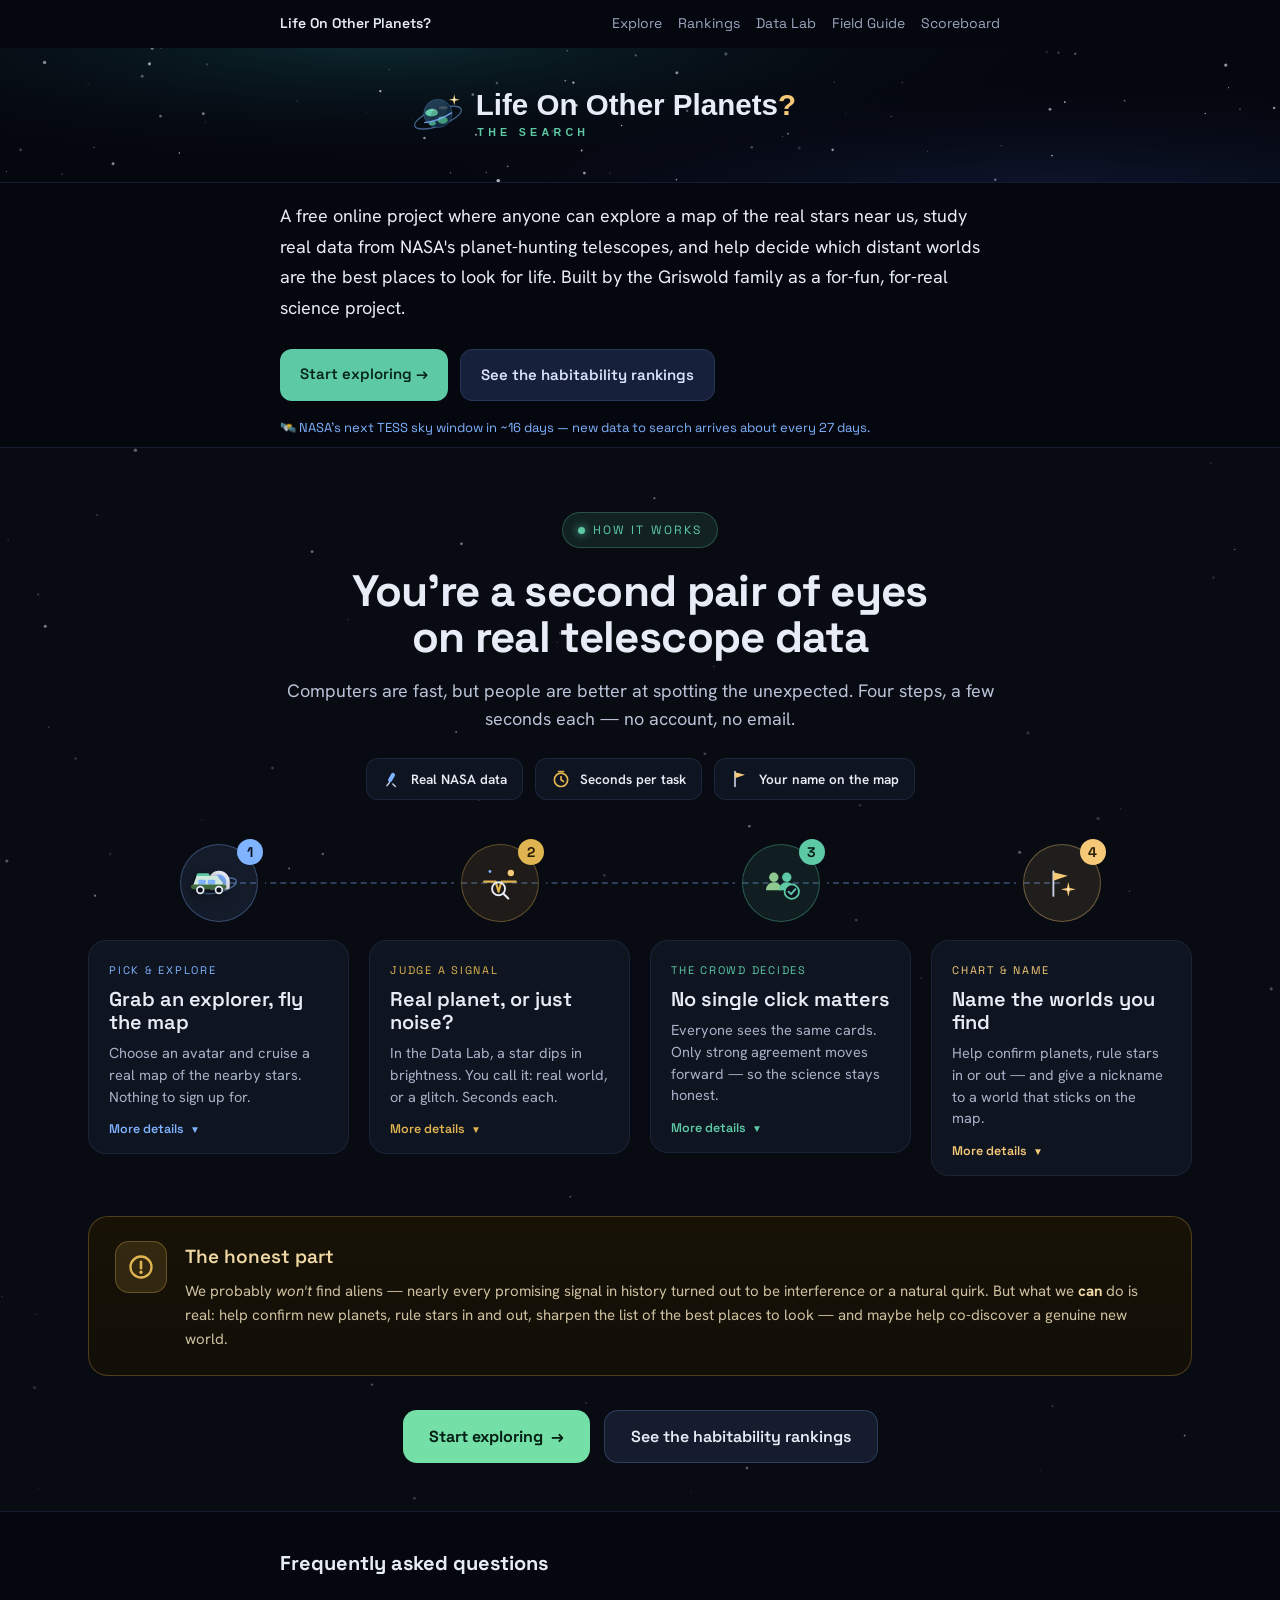
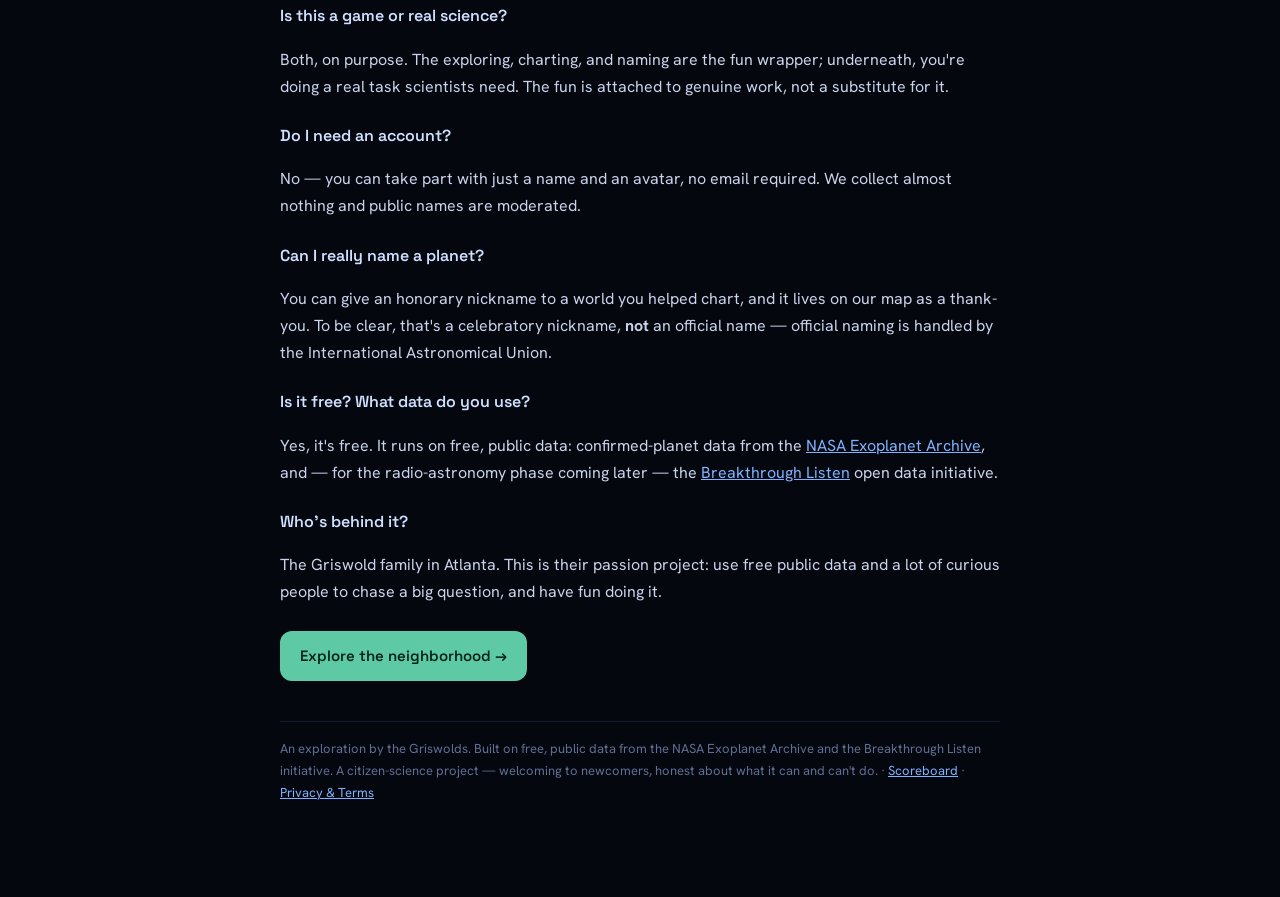
==== index.html @ b65262ad "Add transit animation (Data Lab reveal) + 'next NASA TESS data' countdown (Data Lab + homepage) - tr" ====
<!DOCTYPE html>
<html lang="en">
<head>
<meta charset="utf-8">
<meta name="viewport" content="width=device-width, initial-scale=1">
<title>Life On Other Planets? — The Search</title>
<meta name="description" content="A free, family-built citizen-science project that uses real NASA data to hunt for the most promising places for life beyond Earth — and lets you help.">
<link rel="icon" href="assets/app-icon.svg" type="image/svg+xml">
<meta property="og:title" content="Life On Other Planets? — The Search">
<meta property="og:description" content="Use real NASA data to help find the most promising worlds for life. Explore the stellar neighborhood, vet real telescope data, and join the search.">
<meta property="og:type" content="website">
<meta property="og:url" content="https://lifeonotherplanets.space/">
<meta property="og:image" content="https://lifeonotherplanets.space/assets/app-icon.svg">
<meta name="twitter:card" content="summary">
<link rel="preconnect" href="https://fonts.googleapis.com">
<link rel="preconnect" href="https://fonts.gstatic.com" crossorigin>
<link href="https://fonts.googleapis.com/css2?family=Fredoka:wght@500;600;700&family=Space+Grotesk:wght@500;600;700&family=Hanken+Grotesk:wght@400;500;600;700&display=swap" rel="stylesheet">
<style>
  * { box-sizing:border-box; }
  body { margin:0; background:#05070f; color:#e8ecf6; font-family:"Hanken Grotesk",-apple-system,sans-serif; line-height:1.7; }
  nav { display:flex; gap:16px; align-items:center; max-width:760px; margin:0 auto; padding:12px 20px; font-family:"Space Grotesk",sans-serif; font-size:14px; }
  nav a { text-decoration:none; color:#9aa6bf; }
  nav a.brand { color:#e8ecf6; font-weight:600; margin-right:auto; }
  .wrap { max-width:760px; margin:0 auto; padding:0 20px 80px; }
  .wrap.top { padding-bottom:8px; }
  header.hero { margin:0; padding:26px 20px 26px; background:#05070f url("assets/background-starfield.svg") center/cover no-repeat; border-bottom:1px solid #131c33; }
  header.hero img { max-width:460px; width:100%; height:auto; display:block; margin:0 auto; }
  h2 { font-family:"Space Grotesk",sans-serif; font-weight:700; font-size:20px; margin:34px 0 8px; }
  h3 { font-family:"Space Grotesk",sans-serif; font-weight:600; font-size:16px; margin:22px 0 4px; color:#cfe0ff; }
  p { color:#c9d3ea; }
  .lede { font-size:18px; color:#e8ecf6; }
  a { color:#7fb2ff; }
  .cta { display:flex; gap:12px; flex-wrap:wrap; margin:26px 0 6px; }
  .cta a { font-family:"Space Grotesk",sans-serif; font-weight:600; font-size:15px; text-decoration:none; padding:12px 20px; border-radius:12px; }
  .cta .play { background:#5DCAA5; color:#05231b; }
  .cta .index { background:#16203a; color:#dbe4fb; border:1px solid #29365a; }
  .foot { color:#5f6e92; font-size:13px; margin-top:40px; border-top:1px solid #131c33; padding-top:16px; }

  /* ===== How It Works (design handoff — 4-step flow) ===== */
  @keyframes trek { 0% { left:8%; } 100% { left:84%; } }
  @keyframes drivebob { 0%,100% { transform:translateY(0); } 50% { transform:translateY(-2px); } }
  .hiw { position:relative; overflow:hidden; background:#080b12; font-family:'Hanken Grotesk',sans-serif; padding:0 0 8px; border-top:1px solid #131c33; border-bottom:1px solid #131c33; }
  .hiw-stars { position:absolute; inset:0; width:100%; height:100%; opacity:0.7; }
  .hiw-inner { position:relative; max-width:1160px; margin:0 auto; padding:64px 28px 40px; }
  .hiw-card { transition:transform .15s ease, border-color .15s ease; }
  .hiw-card:hover { transform:translateY(-3px); border-color:rgba(127,178,255,0.22) !important; }
  .hiw-toggle { display:flex; align-items:center; gap:6px; background:none; border:none; padding:0; cursor:pointer; font:600 12.5px 'Space Grotesk'; }
  .hiw-detail[hidden] { display:none; }
  .hiw-cta-primary { background:#74dfa6; color:#052015 !important; }
  .hiw-cta-primary:hover { background:#8bead6; }
  .hiw-cta-secondary { background:#141c2e; color:#e8ecf6 !important; border:1px solid rgba(127,178,255,0.22); }
  .hiw-cta-secondary:hover { border-color:rgba(127,178,255,0.5); }
  @media (prefers-reduced-motion: reduce) {
    .hiw-truckster { animation:none !important; }
    .hiw-truckster svg { animation:none !important; }
  }
  @media (max-width:720px) {
    .hiw-steps-row { flex-direction:column; align-items:stretch !important; }
    .hiw-trail, .hiw-truckster { display:none; }
    .hiw h2.hiw-title { font-size:32px !important; }
  }
</style>
</head>
<body>
<nav>
  <a class="brand" href="index.html">Life On Other Planets?</a>
  <a href="play.html">Explore</a>
  <a href="rankings.html">Rankings</a>
  <a href="vet.html">Data Lab</a>
  <a href="guide.html">Field Guide</a>
  <a href="scoreboard.html">Scoreboard</a>
</nav>
<header class="hero">
  <img src="assets/wordmark-horizontal.svg" alt="Life On Other Planets? — The Search">
</header>
<div class="wrap top">
  <p class="lede">A free online project where anyone can explore a map of the real stars near us, study real data from NASA's planet-hunting telescopes, and help decide which distant worlds are the best places to look for life. Built by the Griswold family as a for-fun, for-real science project.</p>

  <div class="cta">
    <a class="play" href="play.html">Start exploring →</a>
    <a class="index" href="rankings.html">See the habitability rankings</a>
  </div>
  <div id="tessCountdown" style="margin-top:16px;font-family:'Space Grotesk',sans-serif;font-size:13px;color:#7fb2ff;"></div>
</div>

<!-- ===== How It Works: 4-step visual flow (design handoff) ===== -->
<section class="hiw">
  <svg id="hiw-stars" class="hiw-stars" viewBox="0 0 1400 900" preserveAspectRatio="xMidYMid slice" aria-hidden="true"></svg>
  <div class="hiw-inner">

    <!-- header -->
    <div style="text-align:center;max-width:760px;margin:0 auto;">
      <div style="display:inline-flex;align-items:center;gap:8px;background:rgba(93,202,165,0.12);border:1px solid rgba(93,202,165,0.28);border-radius:999px;padding:7px 15px;margin-bottom:20px;">
        <span style="width:7px;height:7px;border-radius:50%;background:#5DCAA5;box-shadow:0 0 8px #5DCAA5;"></span>
        <span style="font-family:'Space Grotesk';font-size:12px;letter-spacing:0.18em;text-transform:uppercase;color:#5DCAA5;">How it works</span>
      </div>
      <h2 class="hiw-title" style="font-family:'Space Grotesk';font-weight:700;font-size:44px;line-height:1.05;letter-spacing:-0.015em;color:#e8ecf6;margin:0 0 16px;">You're a second pair of eyes<br>on real telescope data</h2>
      <p style="font-size:18px;line-height:1.55;color:#b9c2d6;margin:0;">Computers are fast, but people are better at spotting the unexpected. Four steps, a few seconds each — no account, no email.</p>
    </div>

    <!-- why chips -->
    <div style="display:flex;justify-content:center;gap:12px;flex-wrap:wrap;margin:26px 0 8px;">
      <div style="display:flex;align-items:center;gap:9px;background:#0e1420;border:1px solid rgba(127,178,255,0.12);border-radius:12px;padding:10px 15px;">
        <svg viewBox="0 0 24 24" style="width:20px;height:20px;flex:none;"><rect x="9" y="4" width="5" height="12" rx="2.5" fill="#7fb2ff" transform="rotate(30 11 10)"></rect><path d="M9 16 l-3 4 M13 18 l3 3" stroke="#c7d0e4" stroke-width="1.8" stroke-linecap="round"></path></svg>
        <span style="font:600 13.5px 'Hanken Grotesk';color:#e8ecf6;">Real NASA data</span>
      </div>
      <div style="display:flex;align-items:center;gap:9px;background:#0e1420;border:1px solid rgba(127,178,255,0.12);border-radius:12px;padding:10px 15px;">
        <svg viewBox="0 0 24 24" style="width:20px;height:20px;flex:none;"><circle cx="12" cy="13" r="8" fill="none" stroke="#e0b451" stroke-width="2"></circle><path d="M12 13 V9 M12 13 l3 2" stroke="#e0b451" stroke-width="2" stroke-linecap="round"></path><path d="M9 3 h6" stroke="#e0b451" stroke-width="2" stroke-linecap="round"></path></svg>
        <span style="font:600 13.5px 'Hanken Grotesk';color:#e8ecf6;">Seconds per task</span>
      </div>
      <div style="display:flex;align-items:center;gap:9px;background:#0e1420;border:1px solid rgba(127,178,255,0.12);border-radius:12px;padding:10px 15px;">
        <svg viewBox="0 0 24 24" style="width:20px;height:20px;flex:none;"><path d="M6 3 v18" stroke="#c7d0e4" stroke-width="2" stroke-linecap="round"></path><path d="M6 4 L18 7 L6 11 Z" fill="#f5c977"></path></svg>
        <span style="font:600 13.5px 'Hanken Grotesk';color:#e8ecf6;">Your name on the map</span>
      </div>
    </div>

    <!-- steps -->
    <div style="position:relative;margin-top:44px;">
      <!-- trail line -->
      <div class="hiw-trail" style="position:absolute;top:38px;left:12%;right:12%;height:0;border-top:2px dashed rgba(127,178,255,0.30);z-index:1;"></div>
      <!-- truckster on trail -->
      <div class="hiw-truckster" style="position:absolute;top:14px;left:8%;z-index:3;animation:trek 9s ease-in-out infinite alternate;">
        <svg viewBox="0 0 60 40" style="width:56px;height:38px;filter:drop-shadow(0 3px 6px rgba(0,0,0,0.5));animation:drivebob 1.3s ease-in-out infinite;">
          <rect x="22" y="16" width="14" height="7" rx="2" fill="#5DCAA5"></rect>
          <path d="M18 30 l4 -11 h22 l6 7 v4 z" fill="#cfe9df"></path>
          <rect x="24" y="23" width="8" height="5" rx="1" fill="#7fb2ff"></rect>
          <rect x="34" y="23" width="8" height="5" rx="1" fill="#7fb2ff"></rect>
          <rect x="16" y="28" width="38" height="5" rx="2.5" fill="#3f6b3f"></rect>
          <circle cx="26" cy="34" r="3.6" fill="#0a0f1c" stroke="#e8ecf6" stroke-width="1.8"></circle>
          <circle cx="46" cy="34" r="3.6" fill="#0a0f1c" stroke="#e8ecf6" stroke-width="1.8"></circle>
        </svg>
      </div>

      <div class="hiw-steps-row" style="display:flex;gap:20px;align-items:flex-start;">

        <!-- STEP 1 -->
        <div style="flex:1;min-width:0;display:flex;flex-direction:column;align-items:center;">
          <div style="position:relative;width:78px;height:78px;border-radius:50%;background:rgba(127,178,255,0.10);border:1.5px solid rgba(127,178,255,0.32);display:flex;align-items:center;justify-content:center;z-index:2;box-shadow:0 0 0 7px #080b12;">
            <svg viewBox="0 0 64 64" style="width:46px;height:46px;">
              <ellipse cx="32" cy="36" rx="25" ry="9" fill="none" stroke="#7fb2ff" stroke-width="2" opacity="0.5" transform="rotate(-16 32 36)"></ellipse>
              <path d="M17 30 a15 15 0 0 1 30 0 v7 a4 4 0 0 1 -4 4 h-22 a4 4 0 0 1 -4 -4 z" fill="#e8ecf6"></path>
              <path d="M22 30 a10 10 0 0 1 20 0 v4 h-20 z" fill="#7fb2ff"></path>
              <ellipse cx="28" cy="26" rx="3.6" ry="4.8" fill="#dcecff" opacity="0.85"></ellipse>
            </svg>
            <span style="position:absolute;top:-6px;right:-6px;width:26px;height:26px;border-radius:50%;background:#7fb2ff;color:#08111f;font:700 14px/26px 'Space Grotesk';text-align:center;">1</span>
          </div>
          <div class="hiw-card" style="margin-top:18px;background:#0e1420;border:1px solid rgba(127,178,255,0.10);border-radius:18px;padding:20px 20px 16px;width:100%;">
            <div style="font-family:'Space Grotesk';font-size:11px;letter-spacing:0.16em;text-transform:uppercase;color:#7fb2ff;margin-bottom:8px;">Pick &amp; explore</div>
            <div style="font-family:'Space Grotesk';font-weight:600;font-size:20px;line-height:1.15;color:#e8ecf6;margin-bottom:8px;">Grab an explorer, fly the map</div>
            <div style="font-size:14.5px;line-height:1.5;color:#a7b1c6;">Choose an avatar and cruise a real map of the nearby stars. Nothing to sign up for.</div>
            <button class="hiw-toggle" style="margin-top:14px;color:#7fb2ff;" aria-expanded="false" onclick="hiwToggle(this)">
              <span>More details</span><span class="caret" style="font-size:10px;">▼</span>
            </button>
            <div class="hiw-detail" hidden style="margin-top:12px;padding-top:12px;border-top:1px solid rgba(127,178,255,0.10);font-size:13.5px;line-height:1.55;color:#98a4bd;">You explore star systems on a real map of the neighborhood — the same confirmed worlds NASA has catalogued, colour-coded by how promising they look for life.</div>
          </div>
        </div>

        <!-- STEP 2 -->
        <div style="flex:1;min-width:0;display:flex;flex-direction:column;align-items:center;">
          <div style="position:relative;width:78px;height:78px;border-radius:50%;background:rgba(224,180,81,0.10);border:1.5px solid rgba(224,180,81,0.34);display:flex;align-items:center;justify-content:center;z-index:2;box-shadow:0 0 0 7px #080b12;">
            <svg viewBox="0 0 64 64" style="width:46px;height:46px;">
              <circle cx="47" cy="18" r="4.5" fill="#f5c977"></circle>
              <circle cx="18" cy="16" r="2" fill="#7fb2ff"></circle>
              <path d="M10 30 H26 L30 44 L34 30 H54" fill="none" stroke="#e0b451" stroke-width="3" stroke-linecap="round" stroke-linejoin="round"></path>
              <circle cx="30" cy="40" r="9" fill="none" stroke="#e8ecf6" stroke-width="2.6"></circle>
              <path d="M36.5 46.5 l7 7" stroke="#e8ecf6" stroke-width="3" stroke-linecap="round"></path>
            </svg>
            <span style="position:absolute;top:-6px;right:-6px;width:26px;height:26px;border-radius:50%;background:#e0b451;color:#2a1e07;font:700 14px/26px 'Space Grotesk';text-align:center;">2</span>
          </div>
          <div class="hiw-card" style="margin-top:18px;background:#0e1420;border:1px solid rgba(127,178,255,0.10);border-radius:18px;padding:20px 20px 16px;width:100%;">
            <div style="font-family:'Space Grotesk';font-size:11px;letter-spacing:0.16em;text-transform:uppercase;color:#e0b451;margin-bottom:8px;">Judge a signal</div>
            <div style="font-family:'Space Grotesk';font-weight:600;font-size:20px;line-height:1.15;color:#e8ecf6;margin-bottom:8px;">Real planet, or just noise?</div>
            <div style="font-size:14.5px;line-height:1.5;color:#a7b1c6;">In the Data Lab, a star dips in brightness. You call it: real world, or a glitch. Seconds each.</div>
            <button class="hiw-toggle" style="margin-top:14px;color:#e0b451;" aria-expanded="false" onclick="hiwToggle(this)">
              <span>More details</span><span class="caret" style="font-size:10px;">▼</span>
            </button>
            <div class="hiw-detail" hidden style="margin-top:12px;padding-top:12px;border-top:1px solid rgba(127,178,255,0.10);font-size:13.5px;line-height:1.55;color:#98a4bd;">When a planet passes in front of its star, the star dims by a whisper. Software flags many dips automatically — but misses real ones and trips over fakes. You judge whether a small repeating dip is a real planet, or just noise, a glitch, or two stars eclipsing each other.</div>
          </div>
        </div>

        <!-- STEP 3 -->
        <div style="flex:1;min-width:0;display:flex;flex-direction:column;align-items:center;">
          <div style="position:relative;width:78px;height:78px;border-radius:50%;background:rgba(93,202,165,0.10);border:1.5px solid rgba(93,202,165,0.34);display:flex;align-items:center;justify-content:center;z-index:2;box-shadow:0 0 0 7px #080b12;">
            <svg viewBox="0 0 64 64" style="width:46px;height:46px;">
              <circle cx="22" cy="24" r="6.5" fill="#8fc98f"></circle><path d="M11 42 a11 11 0 0 1 22 0z" fill="#8fc98f"></path>
              <circle cx="40" cy="24" r="6.5" fill="#5DCAA5"></circle><path d="M29 42 a11 11 0 0 1 22 0z" fill="#5DCAA5"></path>
              <circle cx="47" cy="44" r="10" fill="#0e1420" stroke="#5DCAA5" stroke-width="2.4"></circle>
              <path d="M42.5 44 l3.5 3.5 l6 -7" fill="none" stroke="#5DCAA5" stroke-width="2.6" stroke-linecap="round" stroke-linejoin="round"></path>
            </svg>
            <span style="position:absolute;top:-6px;right:-6px;width:26px;height:26px;border-radius:50%;background:#5DCAA5;color:#062018;font:700 14px/26px 'Space Grotesk';text-align:center;">3</span>
          </div>
          <div class="hiw-card" style="margin-top:18px;background:#0e1420;border:1px solid rgba(127,178,255,0.10);border-radius:18px;padding:20px 20px 16px;width:100%;">
            <div style="font-family:'Space Grotesk';font-size:11px;letter-spacing:0.16em;text-transform:uppercase;color:#5DCAA5;margin-bottom:8px;">The crowd decides</div>
            <div style="font-family:'Space Grotesk';font-weight:600;font-size:20px;line-height:1.15;color:#e8ecf6;margin-bottom:8px;">No single click matters</div>
            <div style="font-size:14.5px;line-height:1.5;color:#a7b1c6;">Everyone sees the same cards. Only strong agreement moves forward — so the science stays honest.</div>
            <button class="hiw-toggle" style="margin-top:14px;color:#5DCAA5;" aria-expanded="false" onclick="hiwToggle(this)">
              <span>More details</span><span class="caret" style="font-size:10px;">▼</span>
            </button>
            <div class="hiw-detail" hidden style="margin-top:12px;padding-top:12px;border-top:1px solid rgba(127,178,255,0.10);font-size:13.5px;line-height:1.55;color:#98a4bd;">Mixed into the real data are cards where we already know the answer, so we can measure how accurate each player is. We even hide artificial planet signals to check what fraction the crowd catches — and we publish those numbers so you can see it working.</div>
          </div>
        </div>

        <!-- STEP 4 -->
        <div style="flex:1;min-width:0;display:flex;flex-direction:column;align-items:center;">
          <div style="position:relative;width:78px;height:78px;border-radius:50%;background:rgba(245,201,119,0.10);border:1.5px solid rgba(245,201,119,0.36);display:flex;align-items:center;justify-content:center;z-index:2;box-shadow:0 0 0 7px #080b12;">
            <svg viewBox="0 0 64 64" style="width:46px;height:46px;">
              <path d="M20 16 L20 50" stroke="#c7d0e4" stroke-width="2.6" stroke-linecap="round"></path>
              <path d="M20 17 L40 22 L20 29 Z" fill="#f5c977"></path>
              <g transform="translate(30 30) scale(0.9)">
                <path d="M12 0.5 L14.1 9.9 L23.5 12 L14.1 14.1 L12 23.5 L9.9 14.1 L0.5 12 L9.9 9.9 Z" fill="#f5c977"></path>
                <circle cx="12" cy="12" r="1.7" fill="#fffaf0"></circle>
              </g>
            </svg>
            <span style="position:absolute;top:-6px;right:-6px;width:26px;height:26px;border-radius:50%;background:#f5c977;color:#2a1e07;font:700 14px/26px 'Space Grotesk';text-align:center;">4</span>
          </div>
          <div class="hiw-card" style="margin-top:18px;background:#0e1420;border:1px solid rgba(127,178,255,0.10);border-radius:18px;padding:20px 20px 16px;width:100%;">
            <div style="font-family:'Space Grotesk';font-size:11px;letter-spacing:0.16em;text-transform:uppercase;color:#f5c977;margin-bottom:8px;">Chart &amp; name</div>
            <div style="font-family:'Space Grotesk';font-weight:600;font-size:20px;line-height:1.15;color:#e8ecf6;margin-bottom:8px;">Name the worlds you find</div>
            <div style="font-size:14.5px;line-height:1.5;color:#a7b1c6;">Help confirm planets, rule stars in or out — and give a nickname to a world that sticks on the map.</div>
            <button class="hiw-toggle" style="margin-top:14px;color:#f5c977;" aria-expanded="false" onclick="hiwToggle(this)">
              <span>More details</span><span class="caret" style="font-size:10px;">▼</span>
            </button>
            <div class="hiw-detail" hidden style="margin-top:12px;padding-top:12px;border-top:1px solid rgba(127,178,255,0.10);font-size:13.5px;line-height:1.55;color:#98a4bd;">Give an honorary nickname to a world you helped chart and it lives on our map as a thank-you. (That's a celebratory nickname, not an official name — official naming is handled by the International Astronomical Union.)</div>
          </div>
        </div>

      </div>
    </div>

    <!-- honest part -->
    <div style="margin-top:40px;display:flex;gap:18px;align-items:flex-start;background:linear-gradient(180deg,#181206 0%,#120f08 100%);border:1px solid rgba(224,180,81,0.28);border-radius:20px;padding:24px 26px;">
      <div style="width:52px;height:52px;flex:none;border-radius:14px;background:rgba(224,180,81,0.14);border:1px solid rgba(224,180,81,0.30);display:flex;align-items:center;justify-content:center;">
        <svg viewBox="0 0 24 24" style="width:28px;height:28px;"><circle cx="12" cy="12" r="9" fill="none" stroke="#e0b451" stroke-width="2"></circle><path d="M12 7.5 v5.5" stroke="#e0b451" stroke-width="2.2" stroke-linecap="round"></path><circle cx="12" cy="16.5" r="1.4" fill="#e0b451"></circle></svg>
      </div>
      <div>
        <div style="font-family:'Space Grotesk';font-weight:600;font-size:19px;color:#f0d9a4;margin-bottom:6px;">The honest part</div>
        <div style="font-size:15px;line-height:1.6;color:#cdbf9f;">We probably <em>won't</em> find aliens — nearly every promising signal in history turned out to be interference or a natural quirk. But what we <strong style="color:#f0d9a4;">can</strong> do is real: help confirm new planets, rule stars in and out, sharpen the list of the best places to look — and maybe help co-discover a genuine new world.</div>
      </div>
    </div>

    <!-- CTA -->
    <div style="display:flex;gap:14px;justify-content:center;flex-wrap:wrap;margin-top:34px;">
      <a href="play.html" class="hiw-cta-primary" style="display:inline-flex;align-items:center;gap:8px;font:700 16px 'Space Grotesk';padding:15px 26px;border-radius:14px;text-decoration:none;">Start exploring <span>→</span></a>
      <a href="rankings.html" class="hiw-cta-secondary" style="display:inline-flex;align-items:center;gap:8px;font:600 16px 'Space Grotesk';padding:15px 26px;border-radius:14px;text-decoration:none;">See the habitability rankings</a>
    </div>

  </div>
</section>

<div class="wrap">
  <h2>Frequently asked questions</h2>

  <h3>Is this a game or real science?</h3>
  <p>Both, on purpose. The exploring, charting, and naming are the fun wrapper; underneath, you're doing a real task scientists need. The fun is attached to genuine work, not a substitute for it.</p>

  <h3>Do I need an account?</h3>
  <p>No — you can take part with just a name and an avatar, no email required. We collect almost nothing and public names are moderated.</p>

  <h3>Can I really name a planet?</h3>
  <p>You can give an honorary nickname to a world you helped chart, and it lives on our map as a thank-you. To be clear, that's a celebratory nickname, <b>not</b> an official name — official naming is handled by the International Astronomical Union.</p>

  <h3>Is it free? What data do you use?</h3>
  <p>Yes, it's free. It runs on free, public data: confirmed-planet data from the <a href="https://exoplanetarchive.ipac.caltech.edu/">NASA Exoplanet Archive</a>, and — for the radio-astronomy phase coming later — the <a href="https://seti.berkeley.edu/listen/">Breakthrough Listen</a> open data initiative.</p>

  <h3>Who's behind it?</h3>
  <p>The Griswold family in Atlanta. This is their passion project: use free public data and a lot of curious people to chase a big question, and have fun doing it.</p>

  <div class="cta">
    <a class="play" href="play.html">Explore the neighborhood →</a>
  </div>

  <p class="foot">An exploration by the Griswolds. Built on free, public data from the NASA Exoplanet Archive and the Breakthrough Listen initiative. A citizen-science project — welcoming to newcomers, honest about what it can and can't do. · <a href="scoreboard.html">Scoreboard</a> · <a href="privacy.html">Privacy &amp; Terms</a></p>
</div>

<script>
  // Per-step accordion toggle (independent open/close)
  function nextTessDays(){ var anchor=Date.UTC(2026,5,13), period=27.4*86400000, now=Date.now(); var nb=anchor+Math.ceil((now-anchor)/period)*period; return Math.max(1,Math.ceil((nb-now)/86400000)); }
  (function(){ var el=document.getElementById('tessCountdown'); if(el) el.innerHTML='🛰️ NASA’s next TESS sky window in ~'+nextTessDays()+' days — new data to search arrives about every 27 days.'; })();
  function hiwToggle(btn){
    var card = btn.closest('.hiw-card');
    var detail = card.querySelector('.hiw-detail');
    var caret = btn.querySelector('.caret');
    var open = detail.hasAttribute('hidden');
    if(open){ detail.removeAttribute('hidden'); caret.textContent='▲'; btn.setAttribute('aria-expanded','true'); }
    else { detail.setAttribute('hidden',''); caret.textContent='▼'; btn.setAttribute('aria-expanded','false'); }
  }
  // Scattered starfield behind the section (same seed as the design)
  (function(){
    var svg = document.getElementById('hiw-stars');
    if(!svg) return;
    var s = 77123;
    function rnd(){ s = (s*9301 + 49297) % 233280; return s/233280; }
    var out = '';
    for(var i=0;i<90;i++){
      var cx=(rnd()*1400).toFixed(1), cy=(rnd()*900).toFixed(1), r=(rnd()*1.2+0.3).toFixed(2), o=(rnd()*0.6+0.12).toFixed(2);
      out += '<circle cx="'+cx+'" cy="'+cy+'" r="'+r+'" fill="#e8ecf6" opacity="'+o+'"></circle>';
    }
    svg.innerHTML = out;
  })();
</script>
</body>
</html>
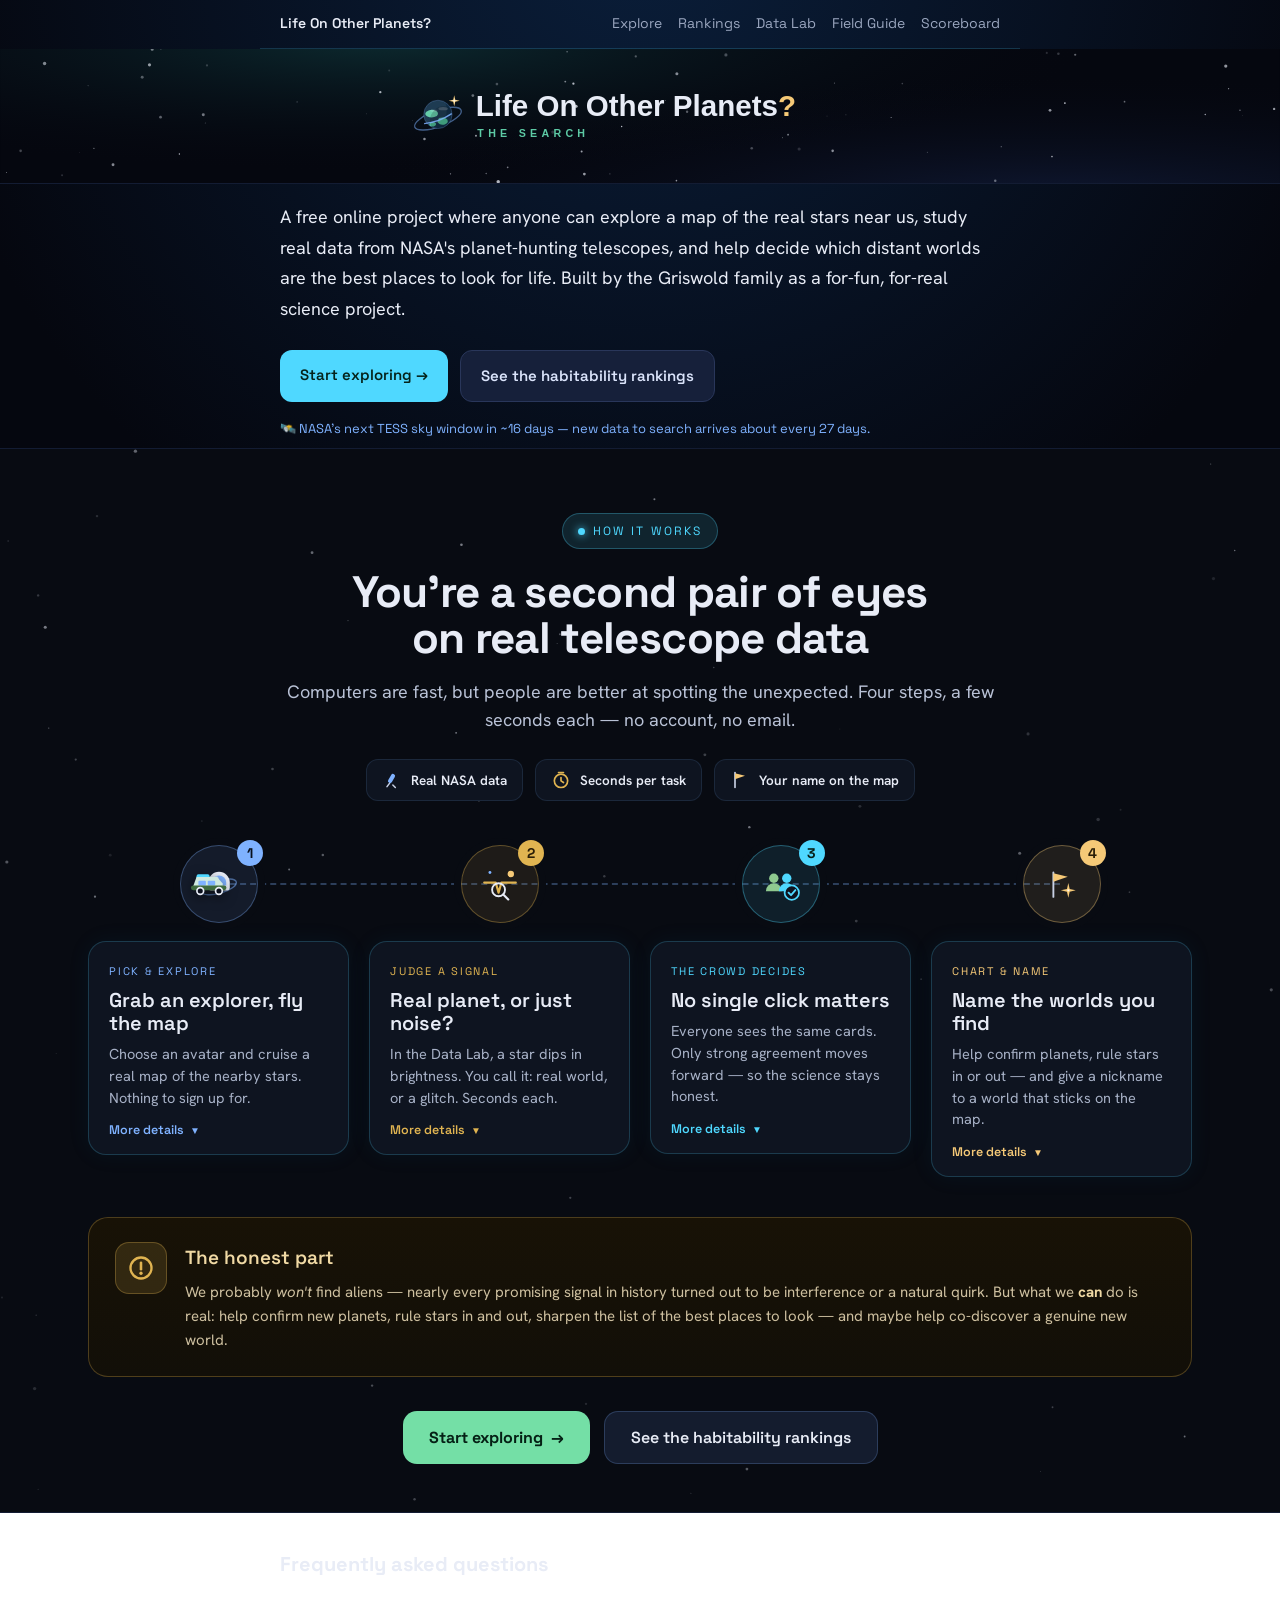
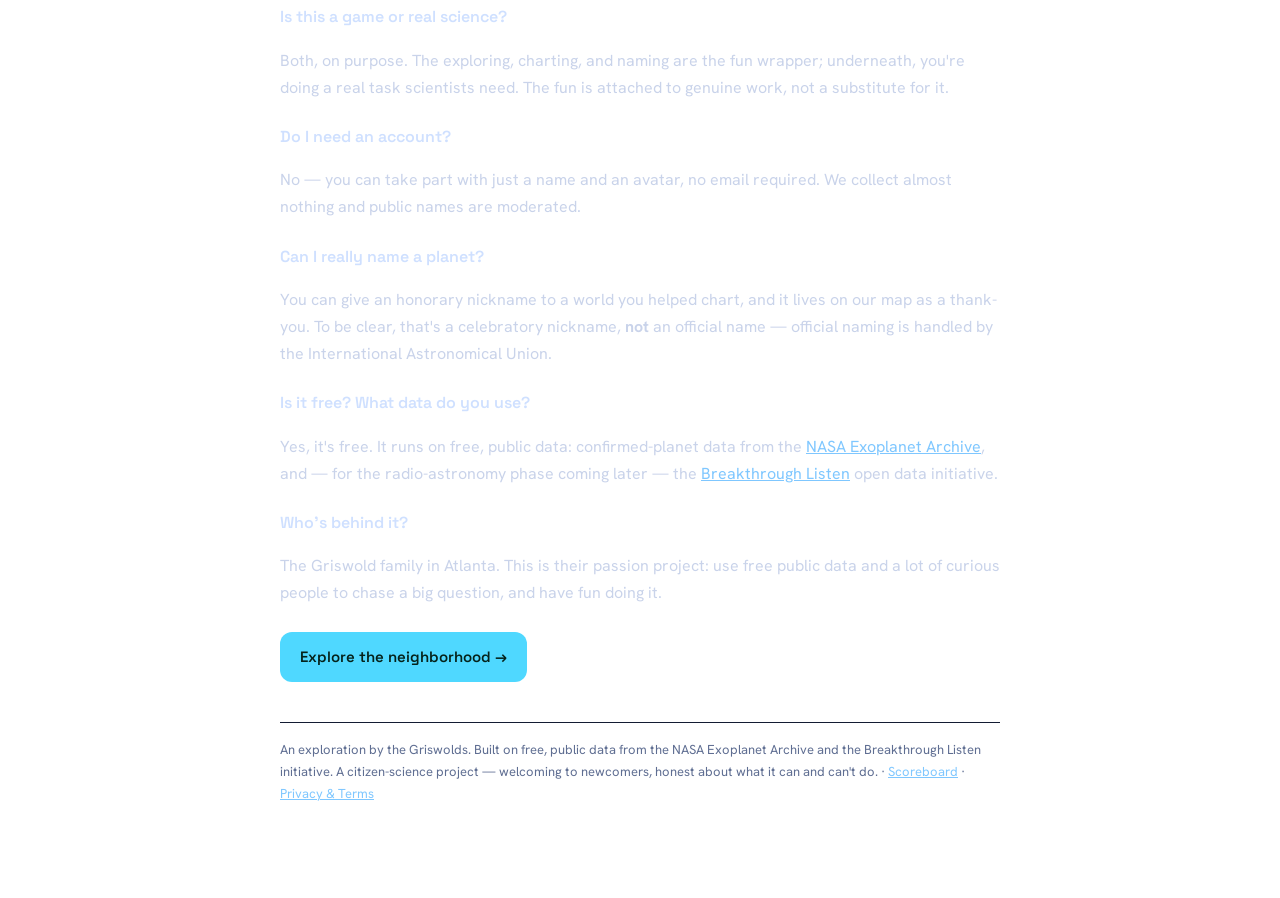
==== commit 804bd484: "Mission Control theme app-wide: shared theme-mc.css + teal→cyan on all pages New theme-mc.css (Orbit" ====
--- a/index.html
+++ b/index.html
@@ -32,7 +32,7 @@
   a { color:#7fb2ff; }
   .cta { display:flex; gap:12px; flex-wrap:wrap; margin:26px 0 6px; }
   .cta a { font-family:"Space Grotesk",sans-serif; font-weight:600; font-size:15px; text-decoration:none; padding:12px 20px; border-radius:12px; }
-  .cta .play { background:#5DCAA5; color:#05231b; }
+  .cta .play { background:#4fd8ff; color:#05231b; }
   .cta .index { background:#16203a; color:#dbe4fb; border:1px solid #29365a; }
   .foot { color:#5f6e92; font-size:13px; margin-top:40px; border-top:1px solid #131c33; padding-top:16px; }
 
@@ -60,6 +60,7 @@
     .hiw h2.hiw-title { font-size:32px !important; }
   }
 </style>
+<link rel="stylesheet" href="theme-mc.css">
 </head>
 <body>
 <nav>
@@ -90,9 +91,9 @@
 
     <!-- header -->
     <div style="text-align:center;max-width:760px;margin:0 auto;">
-      <div style="display:inline-flex;align-items:center;gap:8px;background:rgba(93,202,165,0.12);border:1px solid rgba(93,202,165,0.28);border-radius:999px;padding:7px 15px;margin-bottom:20px;">
-        <span style="width:7px;height:7px;border-radius:50%;background:#5DCAA5;box-shadow:0 0 8px #5DCAA5;"></span>
-        <span style="font-family:'Space Grotesk';font-size:12px;letter-spacing:0.18em;text-transform:uppercase;color:#5DCAA5;">How it works</span>
+      <div style="display:inline-flex;align-items:center;gap:8px;background:rgba(79,216,255,0.12);border:1px solid rgba(79,216,255,0.28);border-radius:999px;padding:7px 15px;margin-bottom:20px;">
+        <span style="width:7px;height:7px;border-radius:50%;background:#4fd8ff;box-shadow:0 0 8px #4fd8ff;"></span>
+        <span style="font-family:'Space Grotesk';font-size:12px;letter-spacing:0.18em;text-transform:uppercase;color:#4fd8ff;">How it works</span>
       </div>
       <h2 class="hiw-title" style="font-family:'Space Grotesk';font-weight:700;font-size:44px;line-height:1.05;letter-spacing:-0.015em;color:#e8ecf6;margin:0 0 16px;">You're a second pair of eyes<br>on real telescope data</h2>
       <p style="font-size:18px;line-height:1.55;color:#b9c2d6;margin:0;">Computers are fast, but people are better at spotting the unexpected. Four steps, a few seconds each — no account, no email.</p>
@@ -121,7 +122,7 @@
       <!-- truckster on trail -->
       <div class="hiw-truckster" style="position:absolute;top:14px;left:8%;z-index:3;animation:trek 9s ease-in-out infinite alternate;">
         <svg viewBox="0 0 60 40" style="width:56px;height:38px;filter:drop-shadow(0 3px 6px rgba(0,0,0,0.5));animation:drivebob 1.3s ease-in-out infinite;">
-          <rect x="22" y="16" width="14" height="7" rx="2" fill="#5DCAA5"></rect>
+          <rect x="22" y="16" width="14" height="7" rx="2" fill="#4fd8ff"></rect>
           <path d="M18 30 l4 -11 h22 l6 7 v4 z" fill="#cfe9df"></path>
           <rect x="24" y="23" width="8" height="5" rx="1" fill="#7fb2ff"></rect>
           <rect x="34" y="23" width="8" height="5" rx="1" fill="#7fb2ff"></rect>
@@ -180,20 +181,20 @@
 
         <!-- STEP 3 -->
         <div style="flex:1;min-width:0;display:flex;flex-direction:column;align-items:center;">
-          <div style="position:relative;width:78px;height:78px;border-radius:50%;background:rgba(93,202,165,0.10);border:1.5px solid rgba(93,202,165,0.34);display:flex;align-items:center;justify-content:center;z-index:2;box-shadow:0 0 0 7px #080b12;">
+          <div style="position:relative;width:78px;height:78px;border-radius:50%;background:rgba(79,216,255,0.10);border:1.5px solid rgba(79,216,255,0.34);display:flex;align-items:center;justify-content:center;z-index:2;box-shadow:0 0 0 7px #080b12;">
             <svg viewBox="0 0 64 64" style="width:46px;height:46px;">
               <circle cx="22" cy="24" r="6.5" fill="#8fc98f"></circle><path d="M11 42 a11 11 0 0 1 22 0z" fill="#8fc98f"></path>
-              <circle cx="40" cy="24" r="6.5" fill="#5DCAA5"></circle><path d="M29 42 a11 11 0 0 1 22 0z" fill="#5DCAA5"></path>
-              <circle cx="47" cy="44" r="10" fill="#0e1420" stroke="#5DCAA5" stroke-width="2.4"></circle>
-              <path d="M42.5 44 l3.5 3.5 l6 -7" fill="none" stroke="#5DCAA5" stroke-width="2.6" stroke-linecap="round" stroke-linejoin="round"></path>
+              <circle cx="40" cy="24" r="6.5" fill="#4fd8ff"></circle><path d="M29 42 a11 11 0 0 1 22 0z" fill="#4fd8ff"></path>
+              <circle cx="47" cy="44" r="10" fill="#0e1420" stroke="#4fd8ff" stroke-width="2.4"></circle>
+              <path d="M42.5 44 l3.5 3.5 l6 -7" fill="none" stroke="#4fd8ff" stroke-width="2.6" stroke-linecap="round" stroke-linejoin="round"></path>
             </svg>
-            <span style="position:absolute;top:-6px;right:-6px;width:26px;height:26px;border-radius:50%;background:#5DCAA5;color:#062018;font:700 14px/26px 'Space Grotesk';text-align:center;">3</span>
+            <span style="position:absolute;top:-6px;right:-6px;width:26px;height:26px;border-radius:50%;background:#4fd8ff;color:#062018;font:700 14px/26px 'Space Grotesk';text-align:center;">3</span>
           </div>
           <div class="hiw-card" style="margin-top:18px;background:#0e1420;border:1px solid rgba(127,178,255,0.10);border-radius:18px;padding:20px 20px 16px;width:100%;">
-            <div style="font-family:'Space Grotesk';font-size:11px;letter-spacing:0.16em;text-transform:uppercase;color:#5DCAA5;margin-bottom:8px;">The crowd decides</div>
+            <div style="font-family:'Space Grotesk';font-size:11px;letter-spacing:0.16em;text-transform:uppercase;color:#4fd8ff;margin-bottom:8px;">The crowd decides</div>
             <div style="font-family:'Space Grotesk';font-weight:600;font-size:20px;line-height:1.15;color:#e8ecf6;margin-bottom:8px;">No single click matters</div>
             <div style="font-size:14.5px;line-height:1.5;color:#a7b1c6;">Everyone sees the same cards. Only strong agreement moves forward — so the science stays honest.</div>
-            <button class="hiw-toggle" style="margin-top:14px;color:#5DCAA5;" aria-expanded="false" onclick="hiwToggle(this)">
+            <button class="hiw-toggle" style="margin-top:14px;color:#4fd8ff;" aria-expanded="false" onclick="hiwToggle(this)">
               <span>More details</span><span class="caret" style="font-size:10px;">▼</span>
             </button>
             <div class="hiw-detail" hidden style="margin-top:12px;padding-top:12px;border-top:1px solid rgba(127,178,255,0.10);font-size:13.5px;line-height:1.55;color:#98a4bd;">Mixed into the real data are cards where we already know the answer, so we can measure how accurate each player is. We even hide artificial planet signals to check what fraction the crowd catches — and we publish those numbers so you can see it working.</div>
--- a/theme-mc.css
+++ b/theme-mc.css
@@ -0,0 +1,27 @@
+@import url('https://fonts.googleapis.com/css2?family=Orbitron:wght@500;700;900&display=swap');
+
+/* ===== Mission Control theme — shared across pages. Loaded last in <head> so it wins. ===== */
+:root{ --mc-cyan:#4fd8ff; --mc-cyan-soft:#9be7ff; }
+
+/* deep-space console backdrop */
+body{ background:radial-gradient(circle at 50% -8%, #0a1e3a 0%, #05070f 62%) fixed !important; }
+
+/* nav → console header bar */
+nav{ border-bottom:1px solid rgba(79,216,255,.18) !important; }
+nav a:hover{ color:var(--mc-cyan-soft) !important; }
+
+/* links */
+a{ color:#7fc7ff; }
+a:hover{ color:var(--mc-cyan-soft); }
+
+/* page title in Orbitron with a soft cyan glow */
+h1{ font-family:'Orbitron',sans-serif !important; letter-spacing:.04em; text-shadow:0 0 18px rgba(79,216,255,.22); }
+
+/* panels / cards → thin cyan outline + faint glow */
+.panel,.card,.hiw-card,.acard,.glass,.scancard{ border-color:rgba(79,216,255,.2) !important; box-shadow:0 0 22px rgba(31,110,165,.08); }
+
+/* form controls accent */
+input[type=range],input[type=checkbox]{ accent-color:var(--mc-cyan) !important; }
+
+/* subtle glow on interactive buttons */
+button:hover{ box-shadow:0 0 16px rgba(79,216,255,.2); }
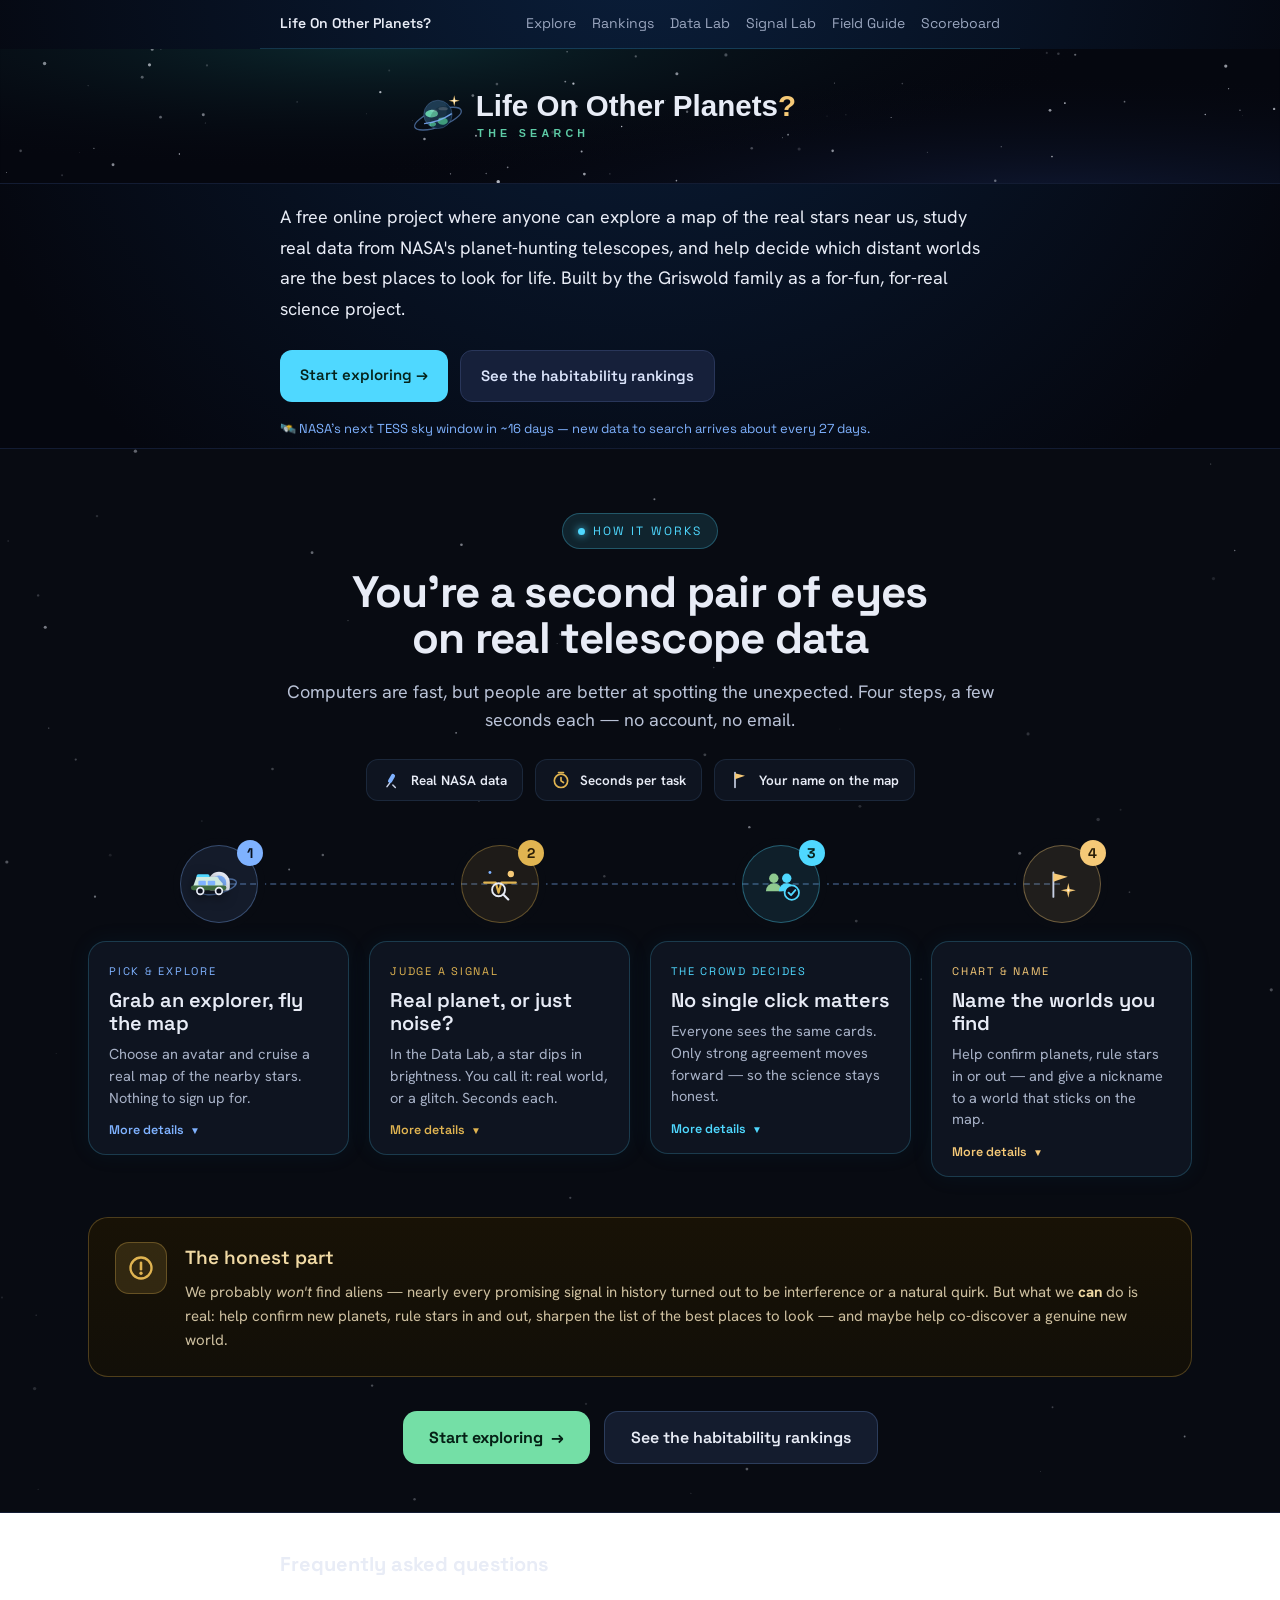
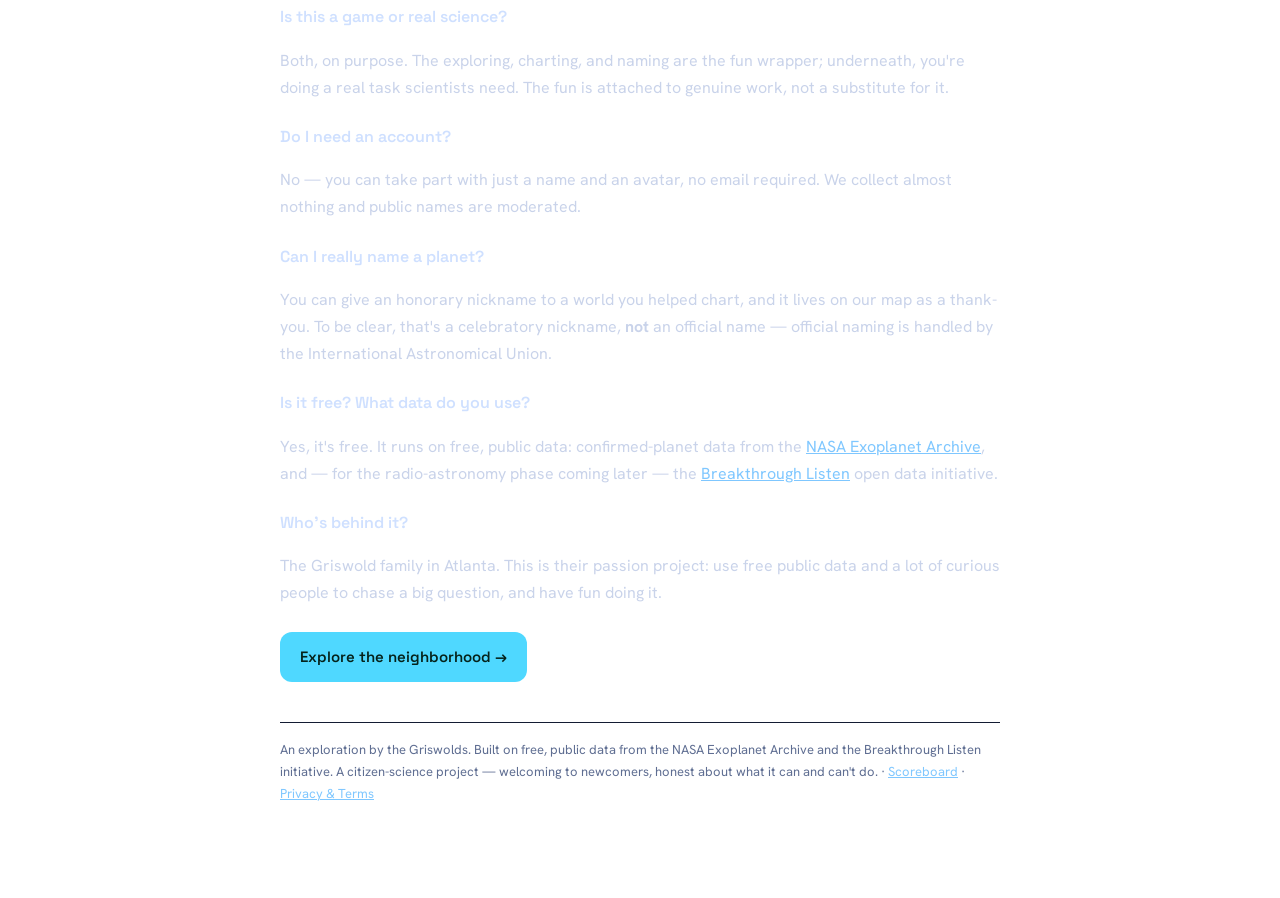
==== commit daeee7d6: "Add Track B SETI Signal Lab + training→real-data progression gate - New seti.html cadence-vetting ga" ====
--- a/index.html
+++ b/index.html
@@ -67,7 +67,7 @@
   <a class="brand" href="index.html">Life On Other Planets?</a>
   <a href="play.html">Explore</a>
   <a href="rankings.html">Rankings</a>
-  <a href="vet.html">Data Lab</a>
+  <a href="vet.html">Data Lab</a> <a href="seti.html">Signal Lab</a>
   <a href="guide.html">Field Guide</a>
   <a href="scoreboard.html">Scoreboard</a>
 </nav>
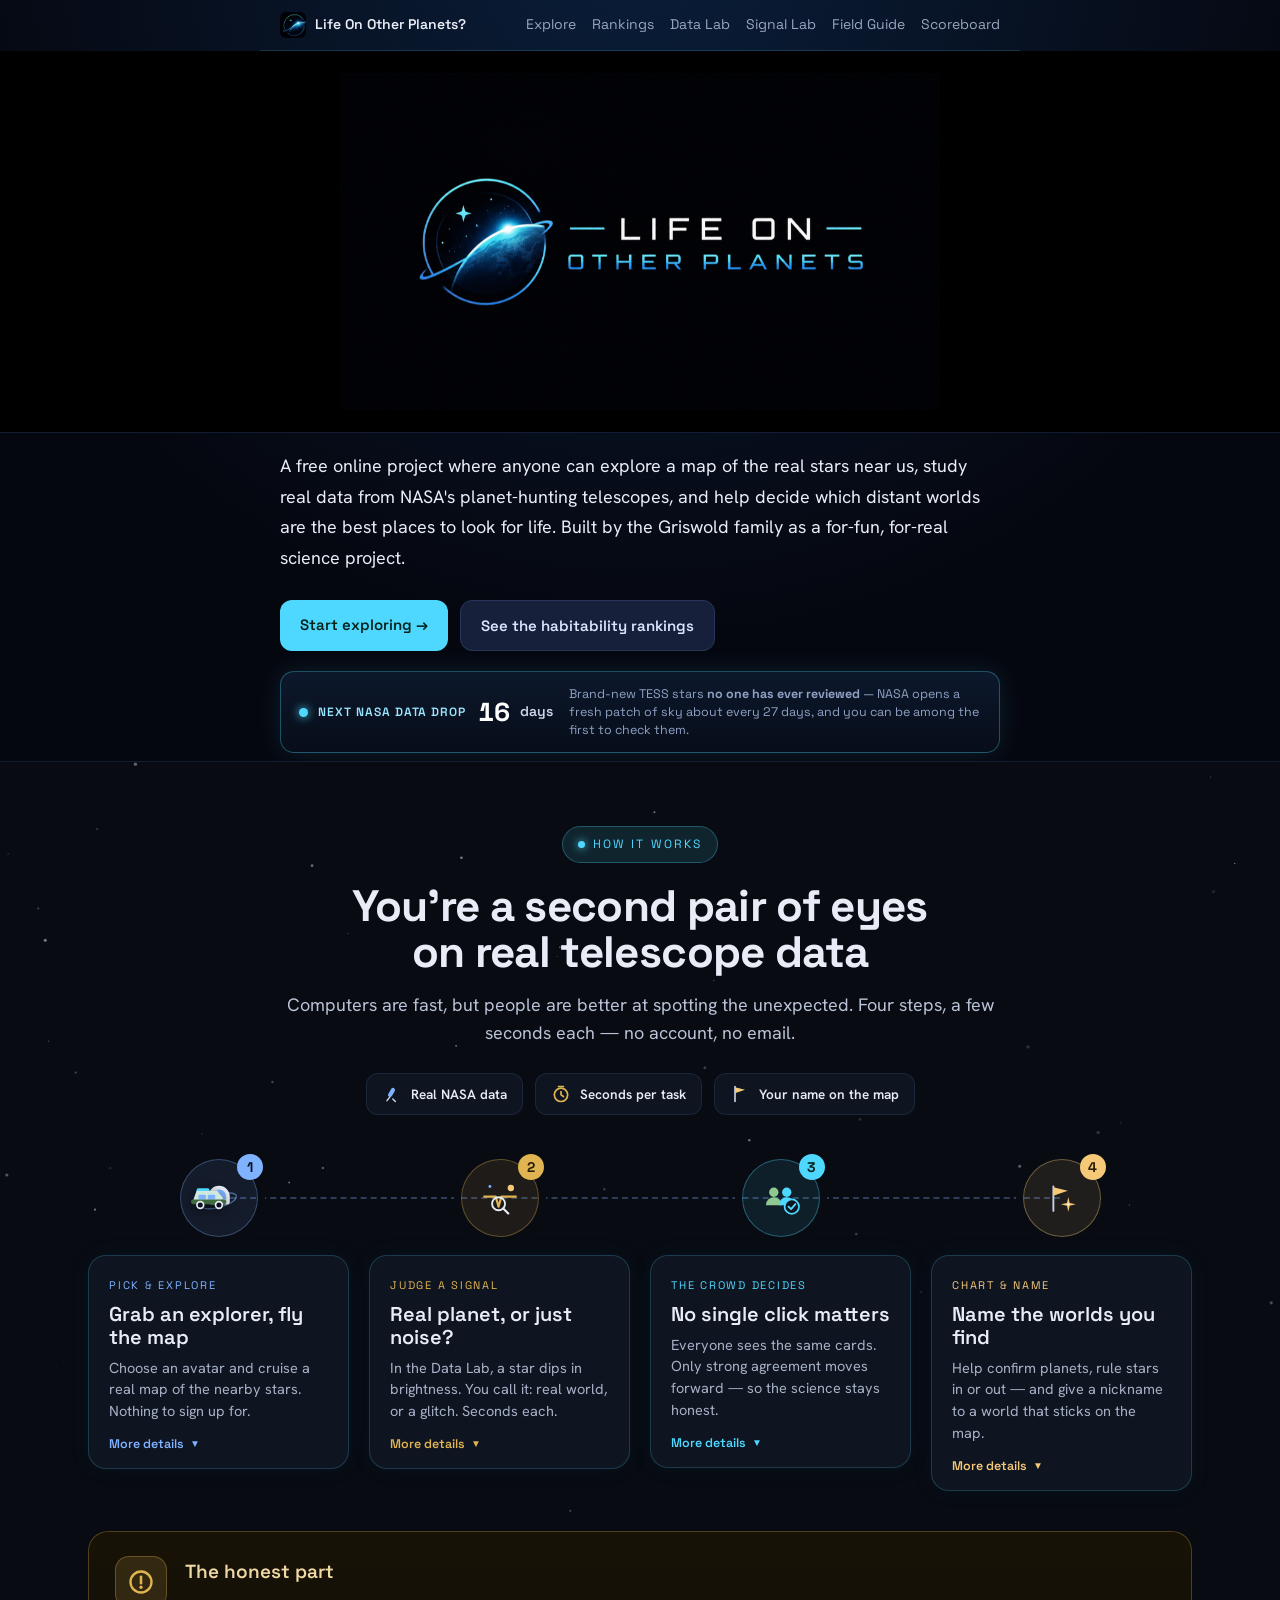
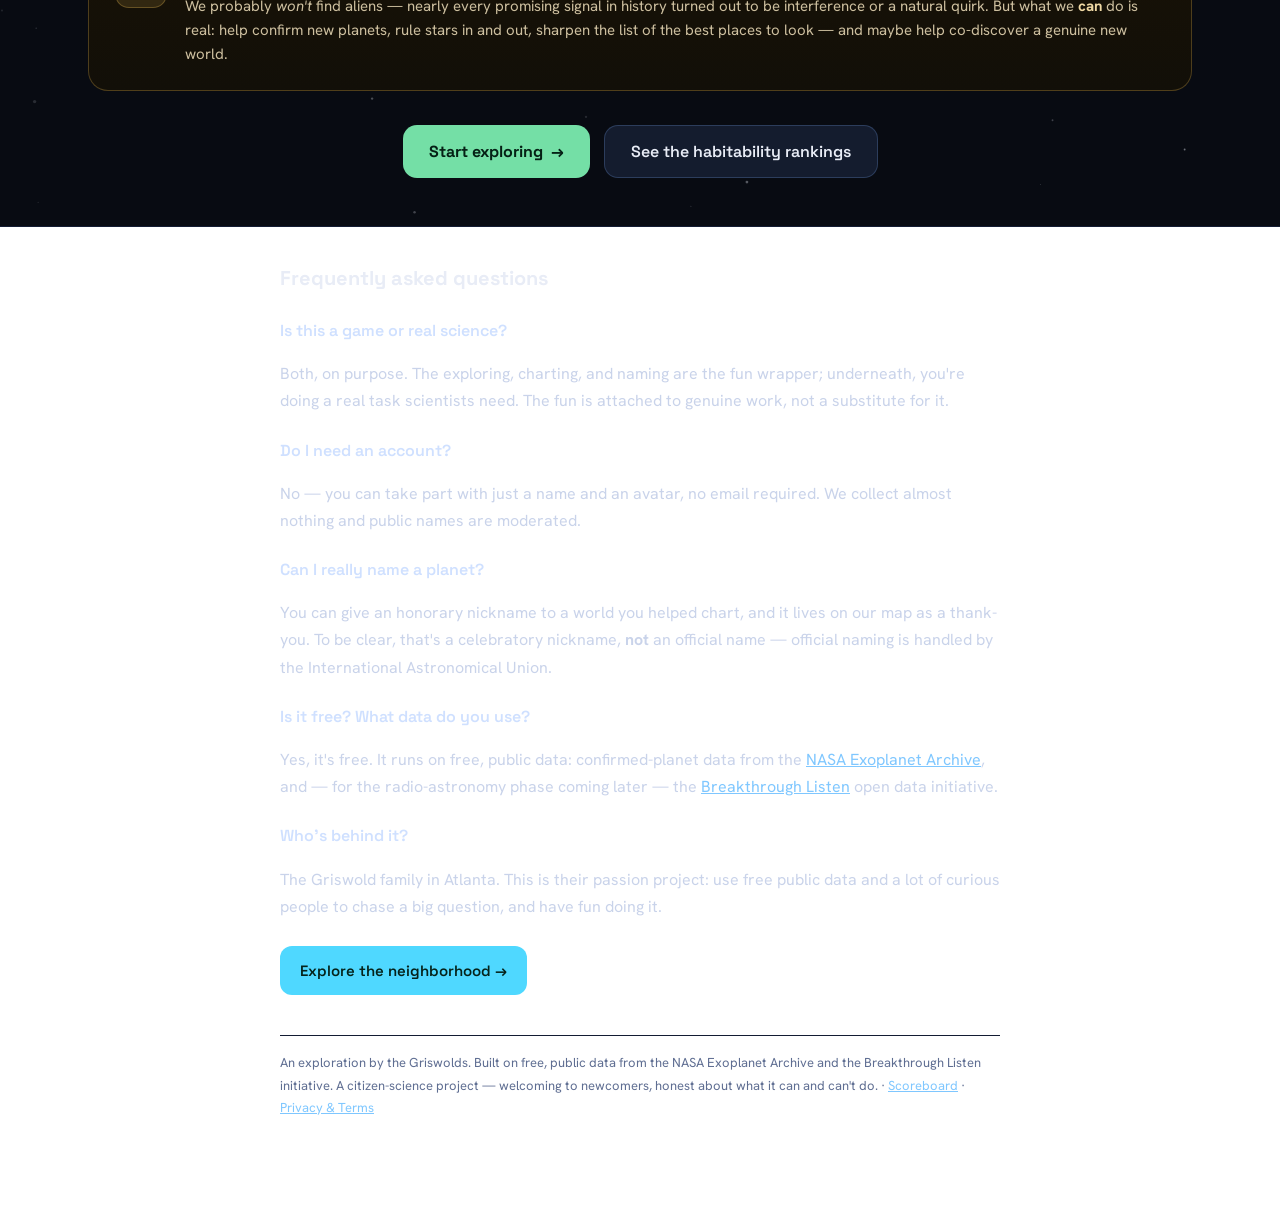
==== commit 92792116: "Generative real-only sectors, NASA-data countdown, +100 real candidates, logo + hamburger nav - play" ====
--- a/index.html
+++ b/index.html
@@ -23,8 +23,8 @@
   nav a.brand { color:#e8ecf6; font-weight:600; margin-right:auto; }
   .wrap { max-width:760px; margin:0 auto; padding:0 20px 80px; }
   .wrap.top { padding-bottom:8px; }
-  header.hero { margin:0; padding:26px 20px 26px; background:#05070f url("assets/background-starfield.svg") center/cover no-repeat; border-bottom:1px solid #131c33; }
-  header.hero img { max-width:460px; width:100%; height:auto; display:block; margin:0 auto; }
+  header.hero { margin:0; padding:22px 20px 22px; background:#000; border-bottom:1px solid #131c33; }
+  header.hero img { max-width:600px; width:100%; height:auto; display:block; margin:0 auto; }
   h2 { font-family:"Space Grotesk",sans-serif; font-weight:700; font-size:20px; margin:34px 0 8px; }
   h3 { font-family:"Space Grotesk",sans-serif; font-weight:600; font-size:16px; margin:22px 0 4px; color:#cfe0ff; }
   p { color:#c9d3ea; }
@@ -34,6 +34,14 @@
   .cta a { font-family:"Space Grotesk",sans-serif; font-weight:600; font-size:15px; text-decoration:none; padding:12px 20px; border-radius:12px; }
   .cta .play { background:#4fd8ff; color:#05231b; }
   .cta .index { background:#16203a; color:#dbe4fb; border:1px solid #29365a; }
+  .tess-countdown { display:flex; align-items:center; gap:10px; flex-wrap:wrap; margin-top:20px; padding:13px 18px; border-radius:14px; background:linear-gradient(180deg,rgba(13,26,46,.92),rgba(8,14,26,.92)); border:1px solid rgba(79,216,255,.32); box-shadow:0 0 26px rgba(79,216,255,.12); font-family:"Space Grotesk",sans-serif; }
+  .tess-countdown .tc-dot { width:9px; height:9px; border-radius:50%; background:#4fd8ff; box-shadow:0 0 10px #4fd8ff; animation:tcpulse 1.8s ease-in-out infinite; flex:0 0 auto; }
+  .tess-countdown .tc-lab { font-size:12px; letter-spacing:.08em; text-transform:uppercase; color:#9be7ff; font-weight:600; }
+  .tess-countdown .tc-num { font-size:26px; font-weight:700; color:#fff; font-variant-numeric:tabular-nums; margin-left:2px; }
+  .tess-countdown .tc-unit { font-size:14px; color:#cdd7ee; font-weight:600; margin-right:6px; }
+  .tess-countdown .tc-sub { flex:1 1 240px; font-size:12.5px; color:#8fa0c4; line-height:1.45; }
+  @keyframes tcpulse { 0%,100%{ opacity:1; transform:scale(1);} 50%{ opacity:.4; transform:scale(.72);} }
+  @media (prefers-reduced-motion:reduce){ .tess-countdown .tc-dot{ animation:none; } }
   .foot { color:#5f6e92; font-size:13px; margin-top:40px; border-top:1px solid #131c33; padding-top:16px; }
 
   /* ===== How It Works (design handoff — 4-step flow) ===== */
@@ -72,7 +80,7 @@
   <a href="scoreboard.html">Scoreboard</a>
 </nav>
 <header class="hero">
-  <img src="assets/wordmark-horizontal.svg" alt="Life On Other Planets? — The Search">
+  <img src="assets/logo-lop.png" alt="Life On Other Planets?" width="600" height="337">
 </header>
 <div class="wrap top">
   <p class="lede">A free online project where anyone can explore a map of the real stars near us, study real data from NASA's planet-hunting telescopes, and help decide which distant worlds are the best places to look for life. Built by the Griswold family as a for-fun, for-real science project.</p>
@@ -81,7 +89,7 @@
     <a class="play" href="play.html">Start exploring →</a>
     <a class="index" href="rankings.html">See the habitability rankings</a>
   </div>
-  <div id="tessCountdown" style="margin-top:16px;font-family:'Space Grotesk',sans-serif;font-size:13px;color:#7fb2ff;"></div>
+  <div id="tessCountdown" class="tess-countdown"></div>
 </div>
 
 <!-- ===== How It Works: 4-step visual flow (design handoff) ===== -->
@@ -276,7 +284,10 @@
 <script>
   // Per-step accordion toggle (independent open/close)
   function nextTessDays(){ var anchor=Date.UTC(2026,5,13), period=27.4*86400000, now=Date.now(); var nb=anchor+Math.ceil((now-anchor)/period)*period; return Math.max(1,Math.ceil((nb-now)/86400000)); }
-  (function(){ var el=document.getElementById('tessCountdown'); if(el) el.innerHTML='🛰️ NASA’s next TESS sky window in ~'+nextTessDays()+' days — new data to search arrives about every 27 days.'; })();
+  (function(){ var el=document.getElementById('tessCountdown'); if(!el)return; var d=nextTessDays();
+    el.innerHTML='<span class="tc-dot"></span><span class="tc-lab">Next NASA data drop</span>'+
+      '<b class="tc-num">'+d+'</b><span class="tc-unit">day'+(d===1?'':'s')+'</span>'+
+      '<span class="tc-sub">Brand-new TESS stars <b>no one has ever reviewed</b> — NASA opens a fresh patch of sky about every 27 days, and you can be among the first to check them.</span>'; })();
   function hiwToggle(btn){
     var card = btn.closest('.hiw-card');
     var detail = card.querySelector('.hiw-detail');
@@ -299,5 +310,6 @@
     svg.innerHTML = out;
   })();
 </script>
+<script src="nav-menu.js" defer></script>
 </body>
 </html>
--- a/theme-mc.css
+++ b/theme-mc.css
@@ -25,3 +25,20 @@
 
 /* subtle glow on interactive buttons */
 button:hover{ box-shadow:0 0 16px rgba(79,216,255,.2); }
+
+/* ===== responsive top-nav: emblem brand + hamburger (see nav-menu.js) ===== */
+nav.nav-enhanced{ position:relative; }
+.nav-brand{ display:inline-flex !important; align-items:center; gap:9px; }
+.nav-brand img.nav-emblem{ height:26px; width:26px; border-radius:6px; display:block; flex:0 0 auto; }
+.nav-links{ display:flex; gap:16px; align-items:center; margin-left:auto; }
+.nav-burger{ display:none; margin-left:auto; background:rgba(20,32,58,.6); border:1px solid rgba(79,216,255,.3); color:#cfe4ff; font-size:16px; line-height:1; padding:7px 11px; border-radius:9px; cursor:pointer; font-family:inherit; }
+.nav-burger:hover{ box-shadow:0 0 14px rgba(79,216,255,.22); }
+@media (max-width:760px){
+  .nav-burger{ display:block; }
+  nav.nav-enhanced .nav-links{ display:none; position:absolute; top:calc(100% + 4px); right:8px; min-width:200px; flex-direction:column; gap:2px; align-items:stretch; margin:0; background:rgba(8,14,26,.98); border:1px solid rgba(79,216,255,.24); border-radius:14px; padding:8px; z-index:60; box-shadow:0 14px 34px rgba(0,0,0,.55); }
+  nav.nav-enhanced.nav-open .nav-links{ display:flex; animation:navslide .18s ease; }
+  nav.nav-enhanced .nav-links a{ padding:11px 13px; border-radius:9px; white-space:nowrap; }
+  nav.nav-enhanced .nav-links a:hover{ background:rgba(79,216,255,.1); }
+}
+@keyframes navslide{ from{ opacity:0; transform:translateY(-6px);} to{ opacity:1; transform:translateY(0);} }
+@media (prefers-reduced-motion:reduce){ nav.nav-enhanced.nav-open .nav-links{ animation:none; } }
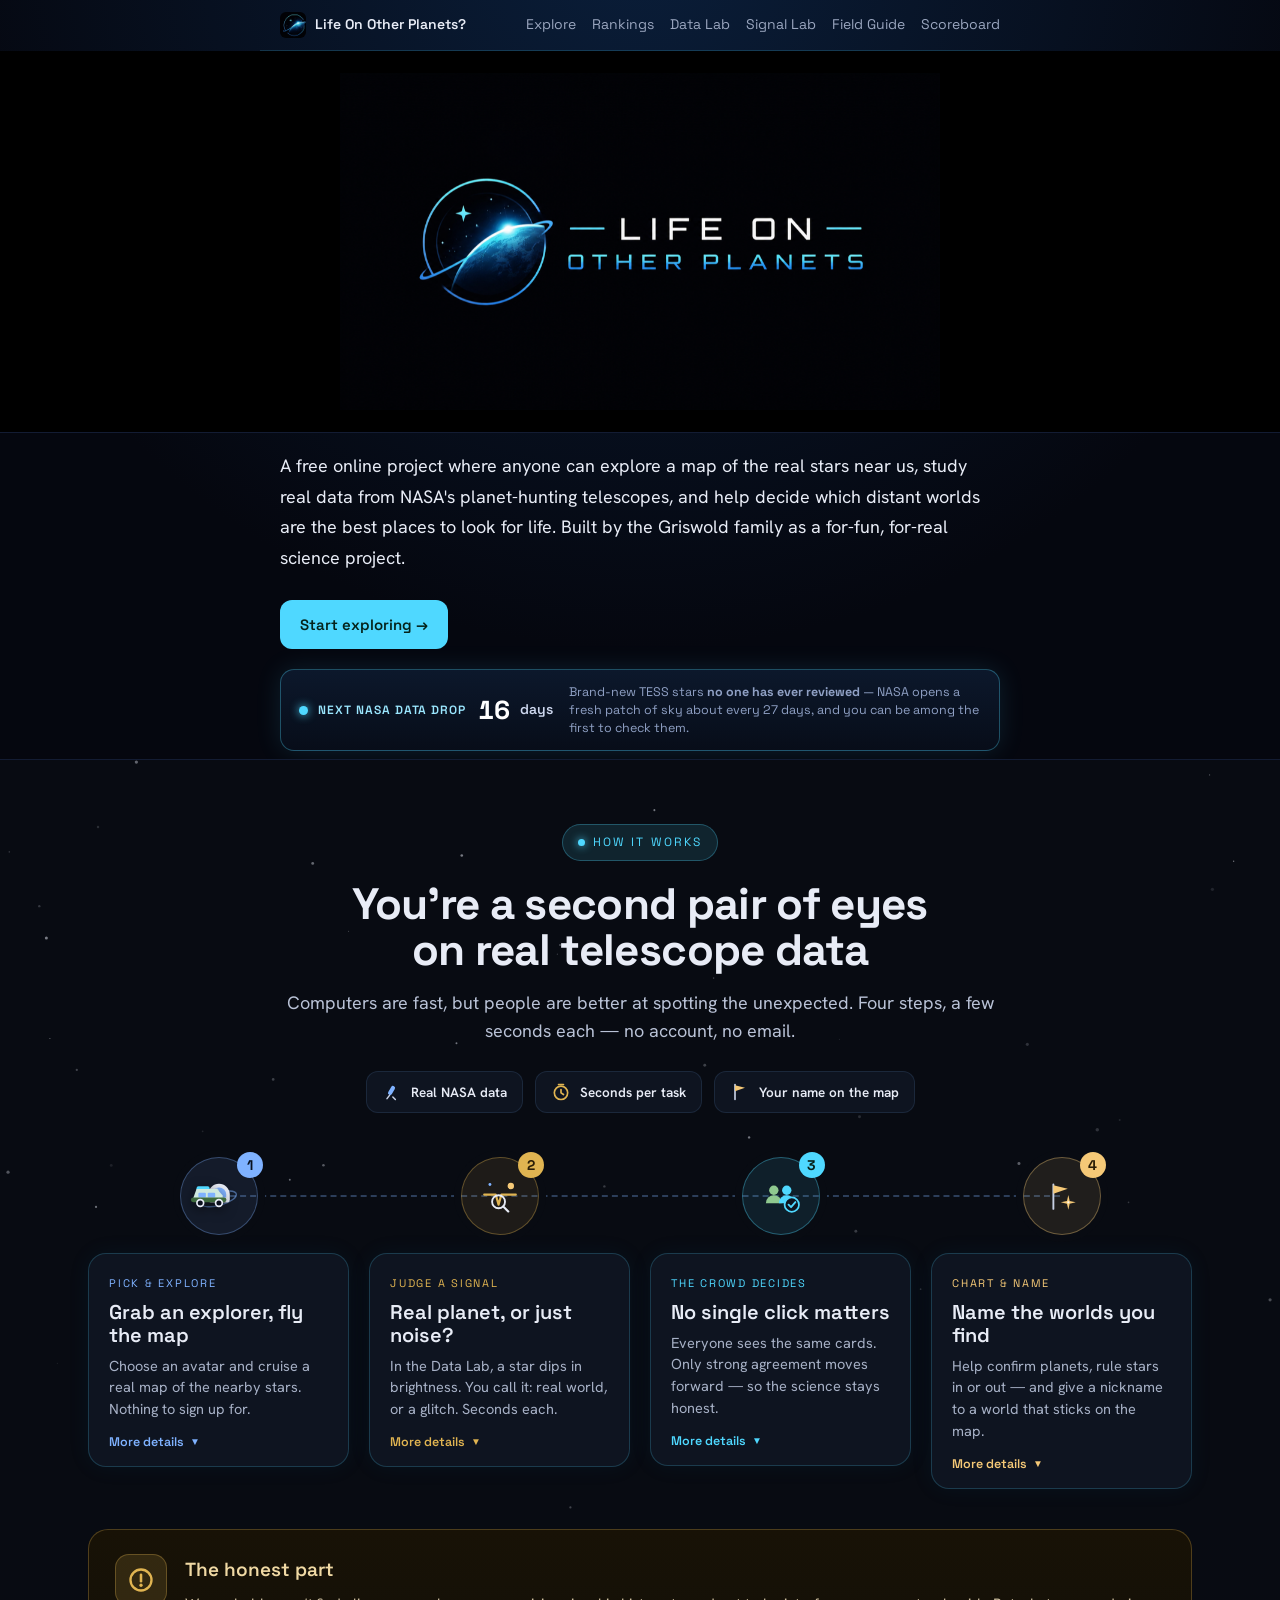
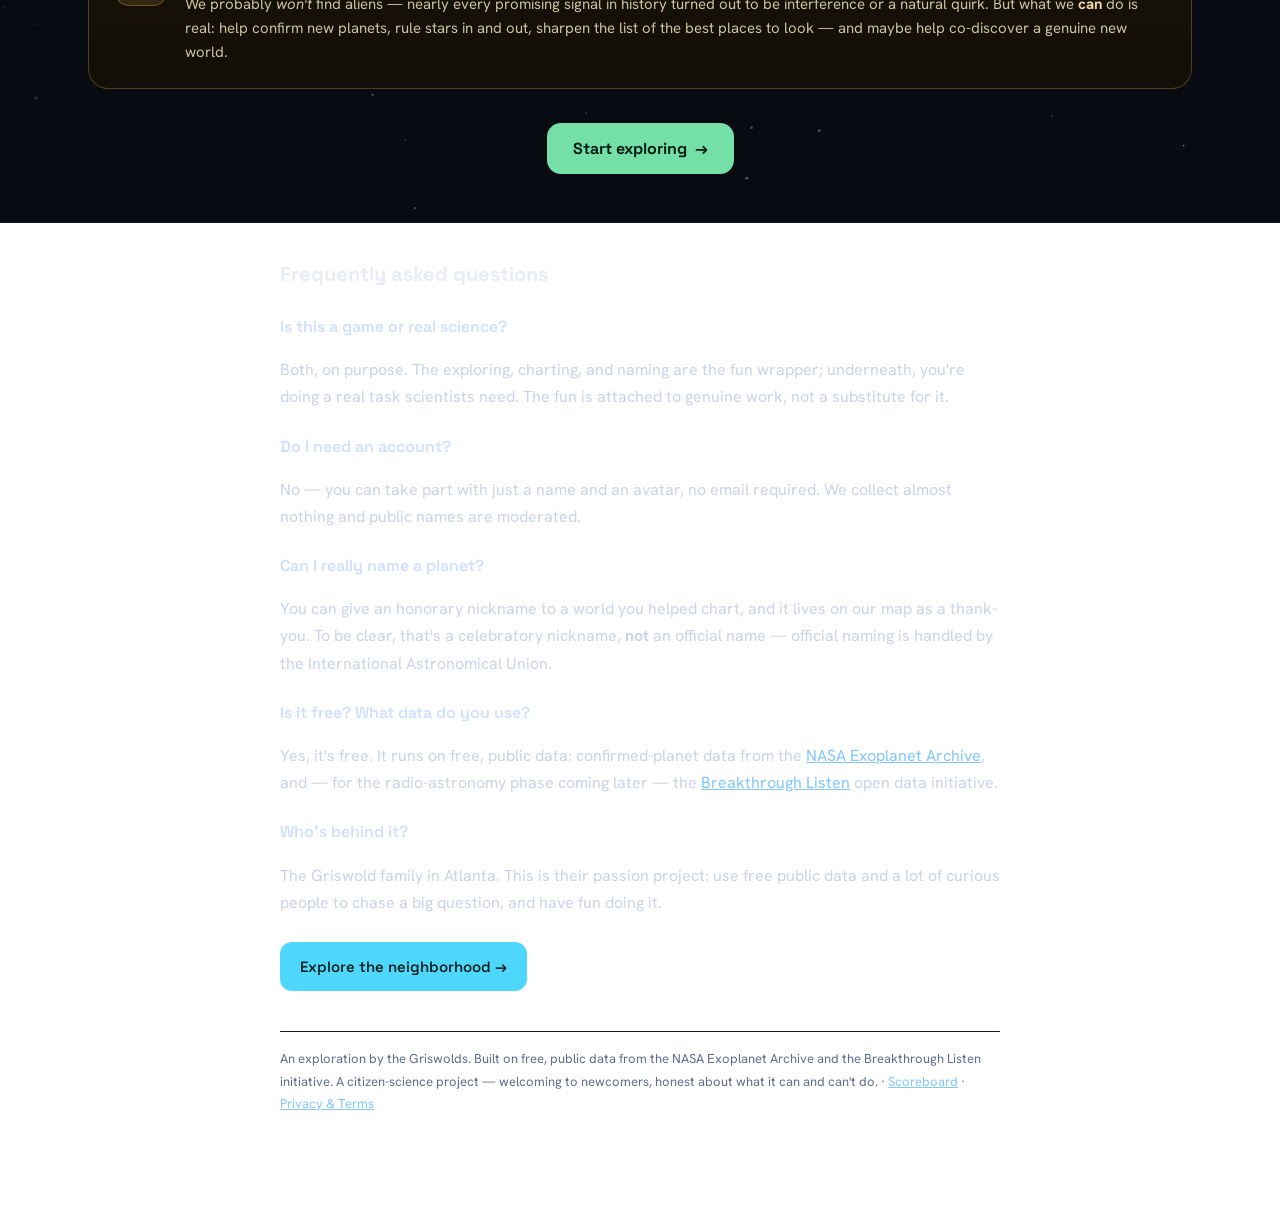
==== commit 2f3b9b5d: "Homepage: drop 'See the habitability rankings' CTA — single clear Start CTA (rankings stays in nav) " ====
--- a/index.html
+++ b/index.html
@@ -87,7 +87,6 @@
 
   <div class="cta">
     <a class="play" href="play.html">Start exploring →</a>
-    <a class="index" href="rankings.html">See the habitability rankings</a>
   </div>
   <div id="tessCountdown" class="tess-countdown"></div>
 </div>
@@ -250,7 +249,6 @@
     <!-- CTA -->
     <div style="display:flex;gap:14px;justify-content:center;flex-wrap:wrap;margin-top:34px;">
       <a href="play.html" class="hiw-cta-primary" style="display:inline-flex;align-items:center;gap:8px;font:700 16px 'Space Grotesk';padding:15px 26px;border-radius:14px;text-decoration:none;">Start exploring <span>→</span></a>
-      <a href="rankings.html" class="hiw-cta-secondary" style="display:inline-flex;align-items:center;gap:8px;font:600 16px 'Space Grotesk';padding:15px 26px;border-radius:14px;text-decoration:none;">See the habitability rankings</a>
     </div>
 
   </div>
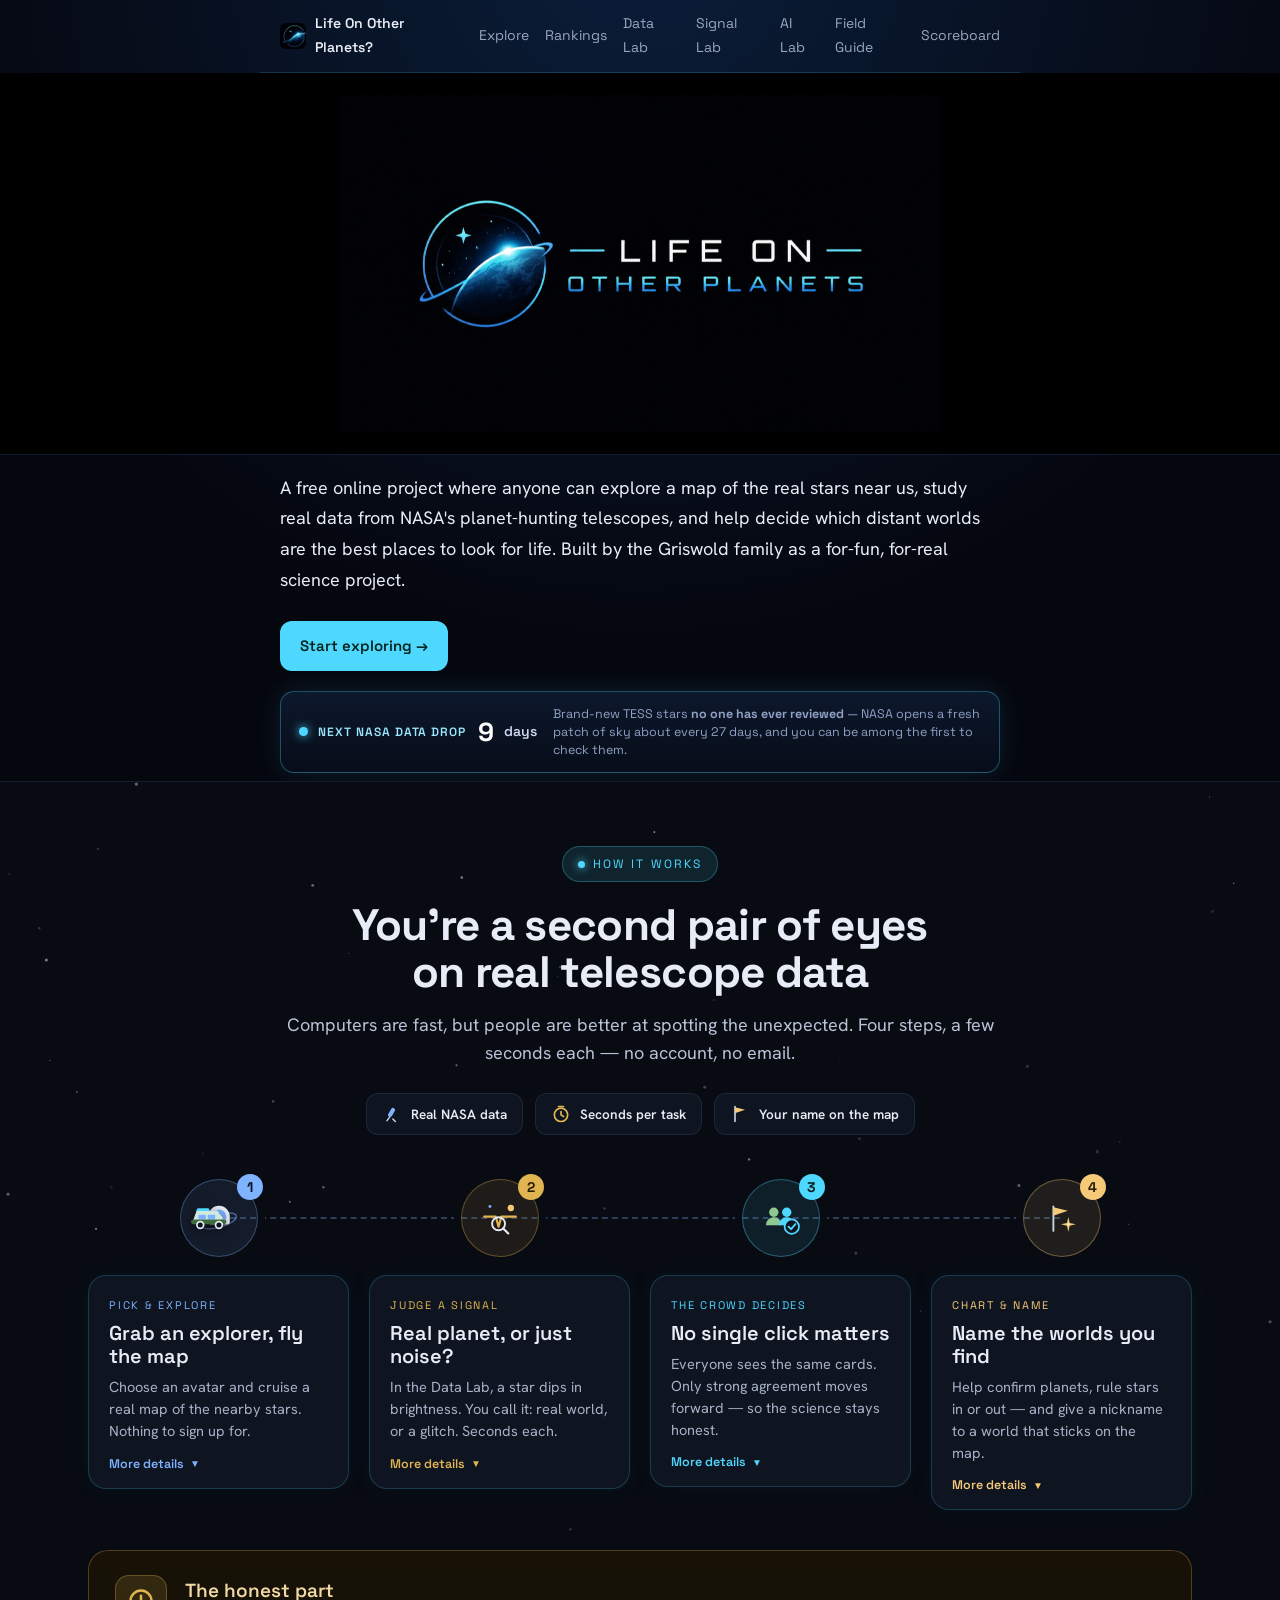
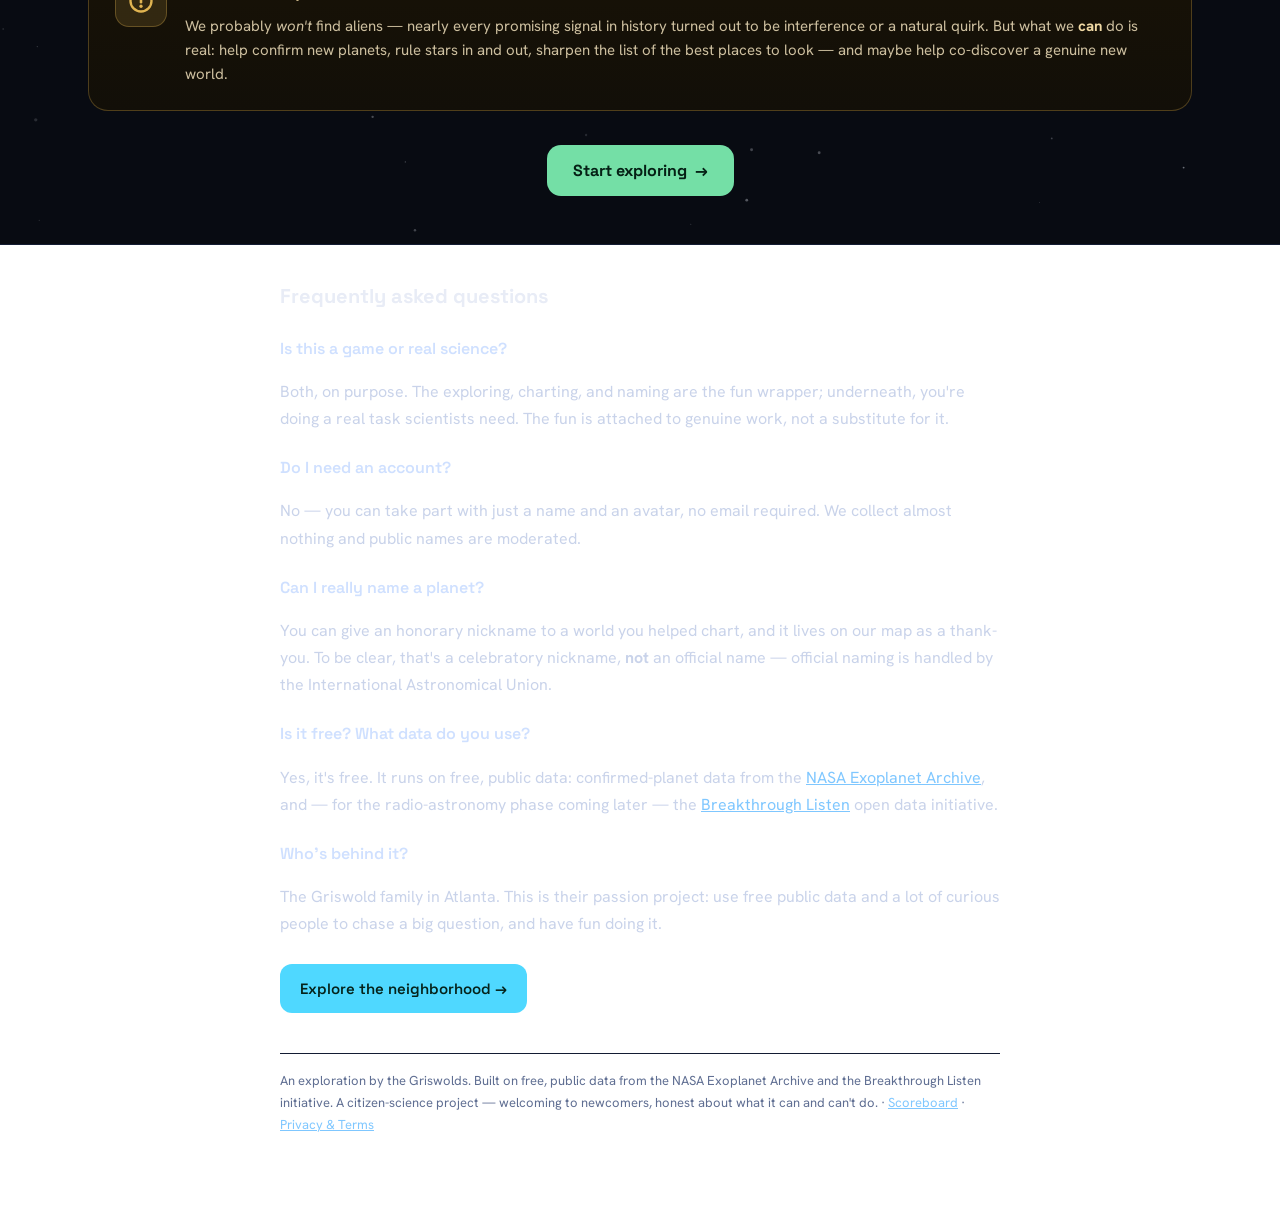
==== commit 4d7b01b5: "Hidden accuracy-checks in sectors + honest data-drop countdown + AI Lab nav - play.html: each real s" ====
--- a/index.html
+++ b/index.html
@@ -75,7 +75,7 @@
   <a class="brand" href="index.html">Life On Other Planets?</a>
   <a href="play.html">Explore</a>
   <a href="rankings.html">Rankings</a>
-  <a href="vet.html">Data Lab</a> <a href="seti.html">Signal Lab</a>
+  <a href="vet.html">Data Lab</a> <a href="seti.html">Signal Lab</a> <a href="relay.html">AI Lab</a>
   <a href="guide.html">Field Guide</a>
   <a href="scoreboard.html">Scoreboard</a>
 </nav>
@@ -281,7 +281,7 @@
 
 <script>
   // Per-step accordion toggle (independent open/close)
-  function nextTessDays(){ var anchor=Date.UTC(2026,5,13), period=27.4*86400000, now=Date.now(); var nb=anchor+Math.ceil((now-anchor)/period)*period; return Math.max(1,Math.ceil((nb-now)/86400000)); }
+  function nextTessDays(){ var now=new Date(), d=now.getUTCDate(), dim=new Date(Date.UTC(now.getUTCFullYear(),now.getUTCMonth()+1,0)).getUTCDate(), days=[1,15,29]; for(var i=0;i<days.length;i++){ if(days[i]>d) return days[i]-d; } return (dim-d)+1; }
   (function(){ var el=document.getElementById('tessCountdown'); if(!el)return; var d=nextTessDays();
     el.innerHTML='<span class="tc-dot"></span><span class="tc-lab">Next NASA data drop</span>'+
       '<b class="tc-num">'+d+'</b><span class="tc-unit">day'+(d===1?'':'s')+'</span>'+
--- a/theme-mc.css
+++ b/theme-mc.css
@@ -42,3 +42,11 @@
 }
 @keyframes navslide{ from{ opacity:0; transform:translateY(-6px);} to{ opacity:1; transform:translateY(0);} }
 @media (prefers-reduced-motion:reduce){ nav.nav-enhanced.nav-open .nav-links{ animation:none; } }
+
+/* ===== custom icon set (icons.js) — inherits color, sizes to 1em ===== */
+.lopico{ width:1em; height:1em; vertical-align:-0.13em; fill:none; stroke:currentColor; stroke-width:1.7; stroke-linecap:round; stroke-linejoin:round; }
+.lopico .f{ fill:currentColor; stroke:none; }
+i.ico{ display:inline-flex; font-style:normal; line-height:0; }
+/* status dots (replace 🟢🟡🟣) */
+.sdot{ display:inline-block; width:10px; height:10px; border-radius:50%; vertical-align:-1px; margin-right:2px; }
+.sdot.green{ background:#7fe6a0; } .sdot.amber{ background:#f5c977; } .sdot.violet{ background:#b79cf6; }
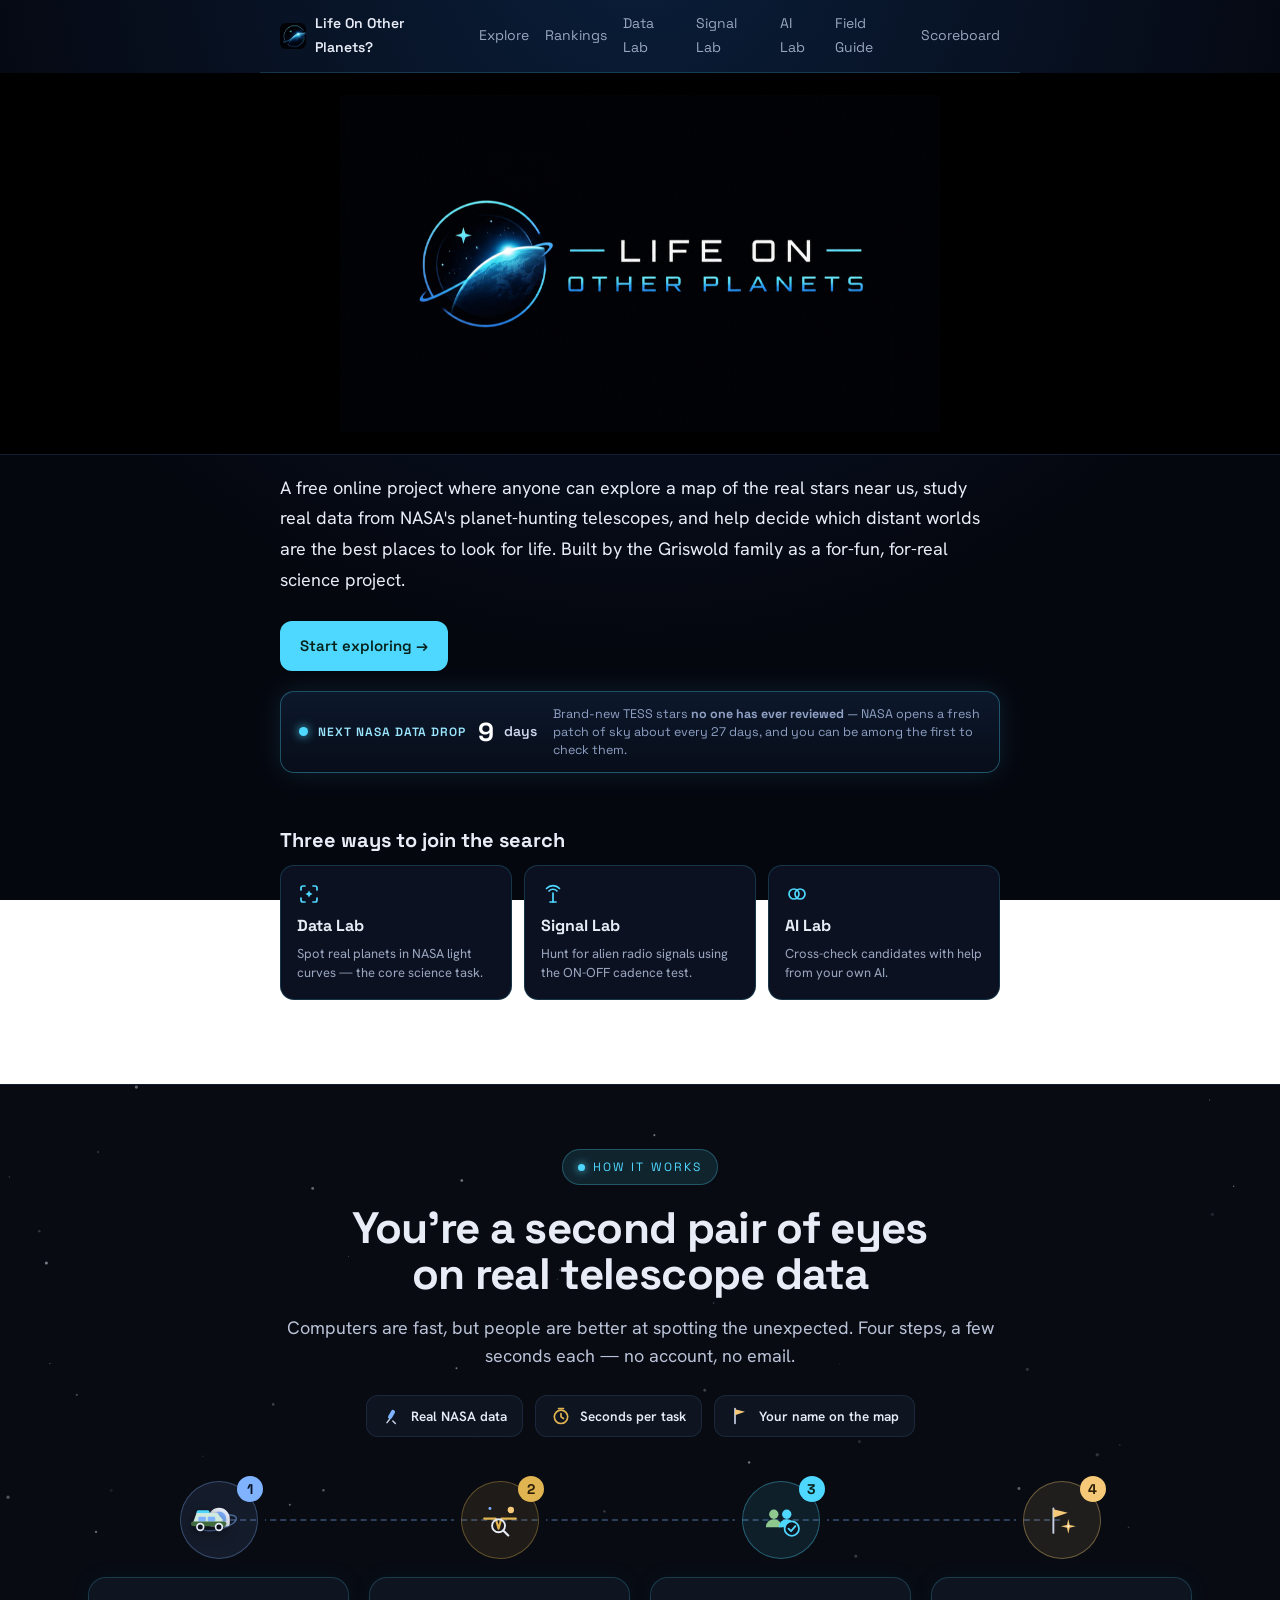
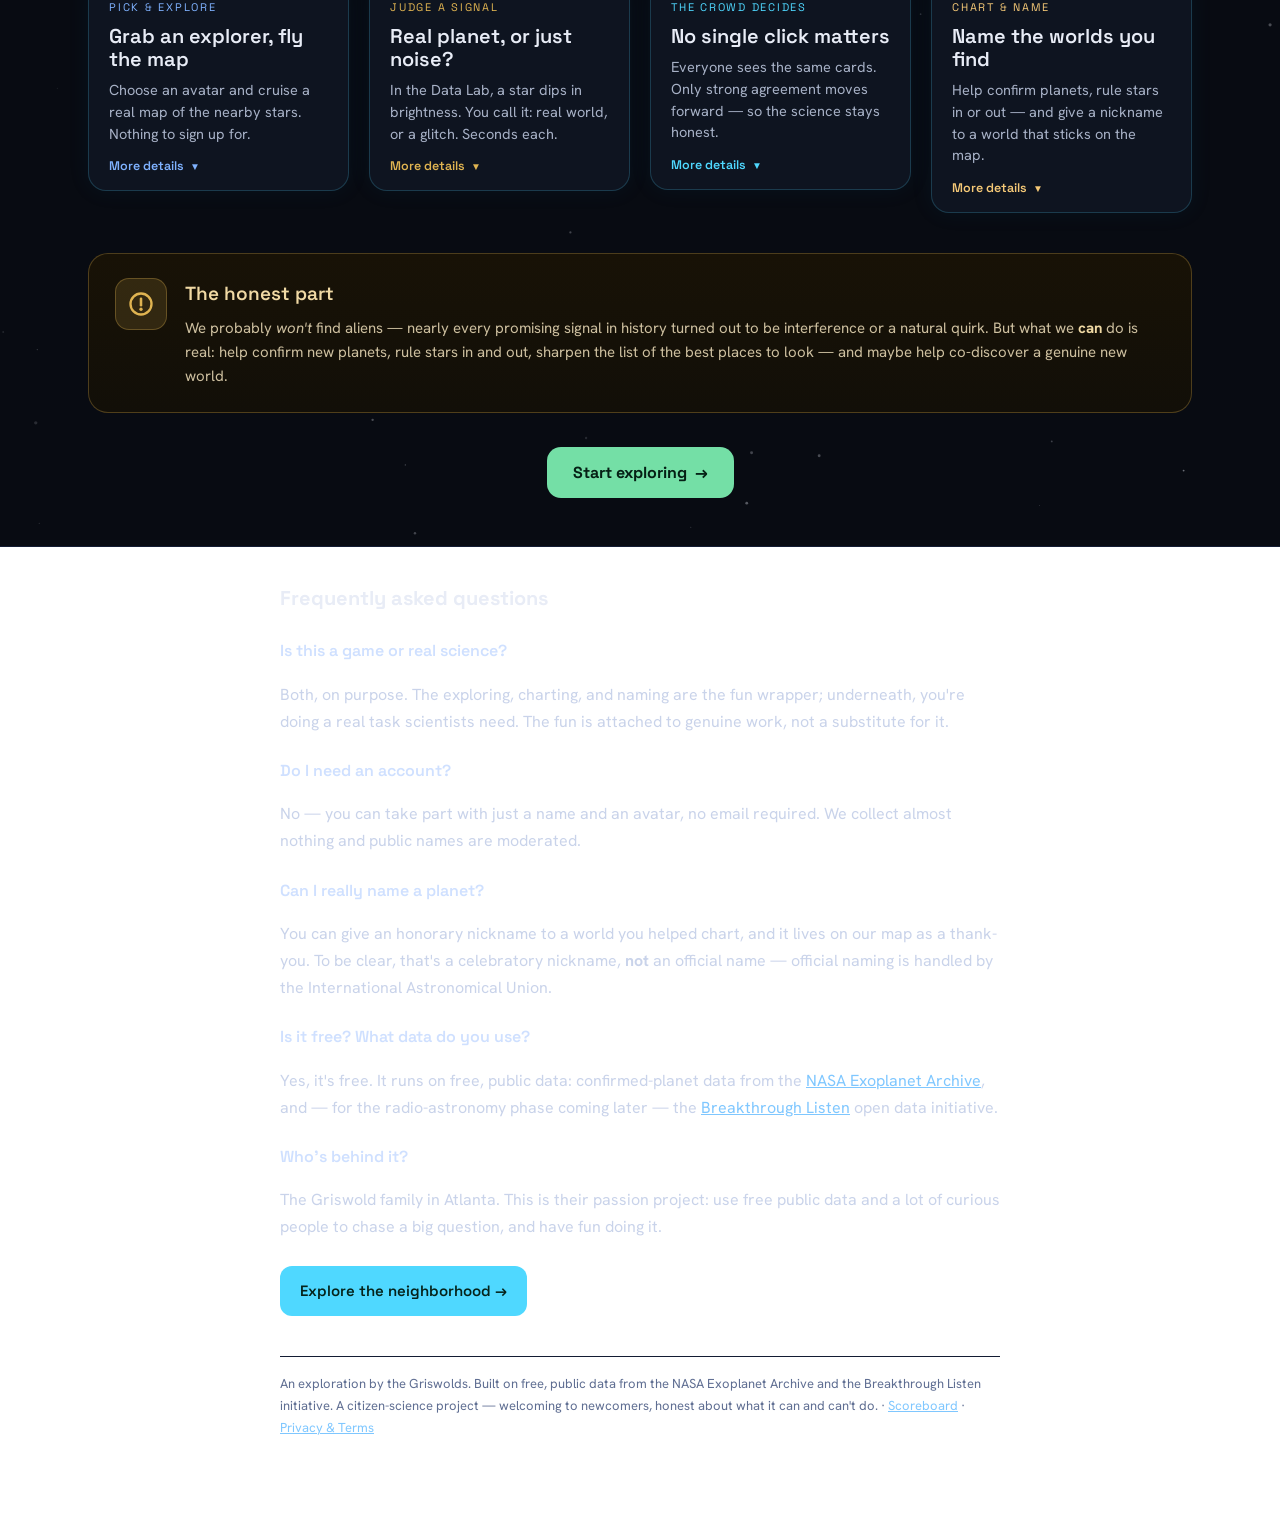
==== commit 361cf4cf: "Homepage: add visible 'science stations' cards (Data Lab / Signal Lab / AI Lab) so the labs are find" ====
--- a/index.html
+++ b/index.html
@@ -67,8 +67,15 @@
     .hiw-trail, .hiw-truckster { display:none; }
     .hiw h2.hiw-title { font-size:32px !important; }
   }
+  .stations{ display:grid; grid-template-columns:repeat(auto-fit,minmax(210px,1fr)); gap:12px; margin:8px 0 4px; }
+  .station{ display:flex; flex-direction:column; gap:6px; padding:16px; border-radius:14px; background:#0b1120; border:1px solid rgba(79,216,255,.18); text-decoration:none; transition:transform .12s ease, border-color .12s ease; }
+  .station:hover{ transform:translateY(-3px); border-color:rgba(79,216,255,.5); box-shadow:0 0 22px rgba(79,216,255,.12); }
+  .station .si{ font-size:24px; color:#4fd8ff; line-height:0; }
+  .station b{ color:#e8ecf6; font-family:"Space Grotesk",sans-serif; font-size:16px; }
+  .station .sd{ color:#9aa6bf; font-size:13px; line-height:1.45; }
 </style>
 <link rel="stylesheet" href="theme-mc.css">
+<script src="icons.js" defer></script>
 </head>
 <body>
 <nav>
@@ -89,6 +96,15 @@
     <a class="play" href="play.html">Start exploring →</a>
   </div>
   <div id="tessCountdown" class="tess-countdown"></div>
+</div>
+
+<div class="wrap" style="padding-top:8px;">
+  <h2>Three ways to join the search</h2>
+  <div class="stations">
+    <a class="station" href="vet.html"><span class="si"><i class="ico" data-i="scan"></i></span><b>Data Lab</b><span class="sd">Spot real planets in NASA light curves — the core science task.</span></a>
+    <a class="station" href="seti.html"><span class="si"><i class="ico" data-i="signal"></i></span><b>Signal Lab</b><span class="sd">Hunt for alien radio signals using the ON-OFF cadence test.</span></a>
+    <a class="station" href="relay.html"><span class="si"><i class="ico" data-i="together"></i></span><b>AI Lab</b><span class="sd">Cross-check candidates with help from your own AI.</span></a>
+  </div>
 </div>
 
 <!-- ===== How It Works: 4-step visual flow (design handoff) ===== -->
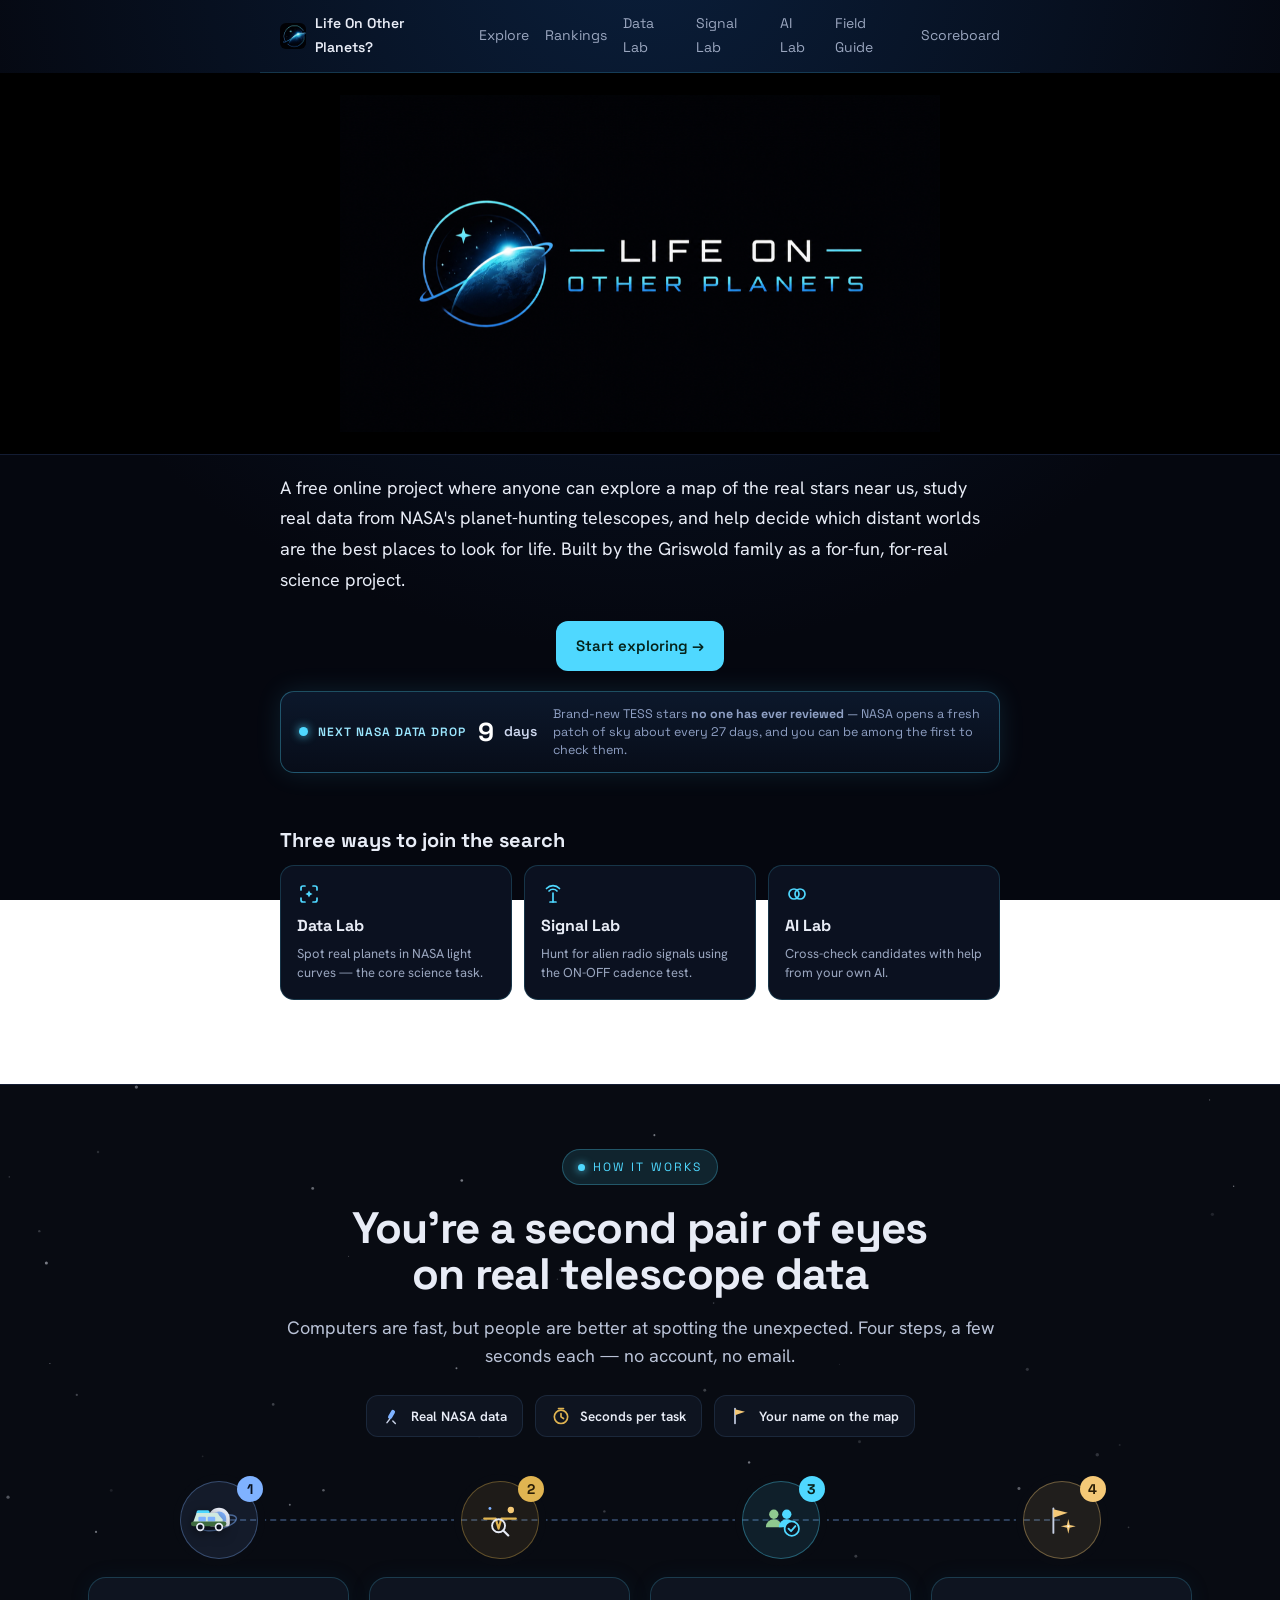
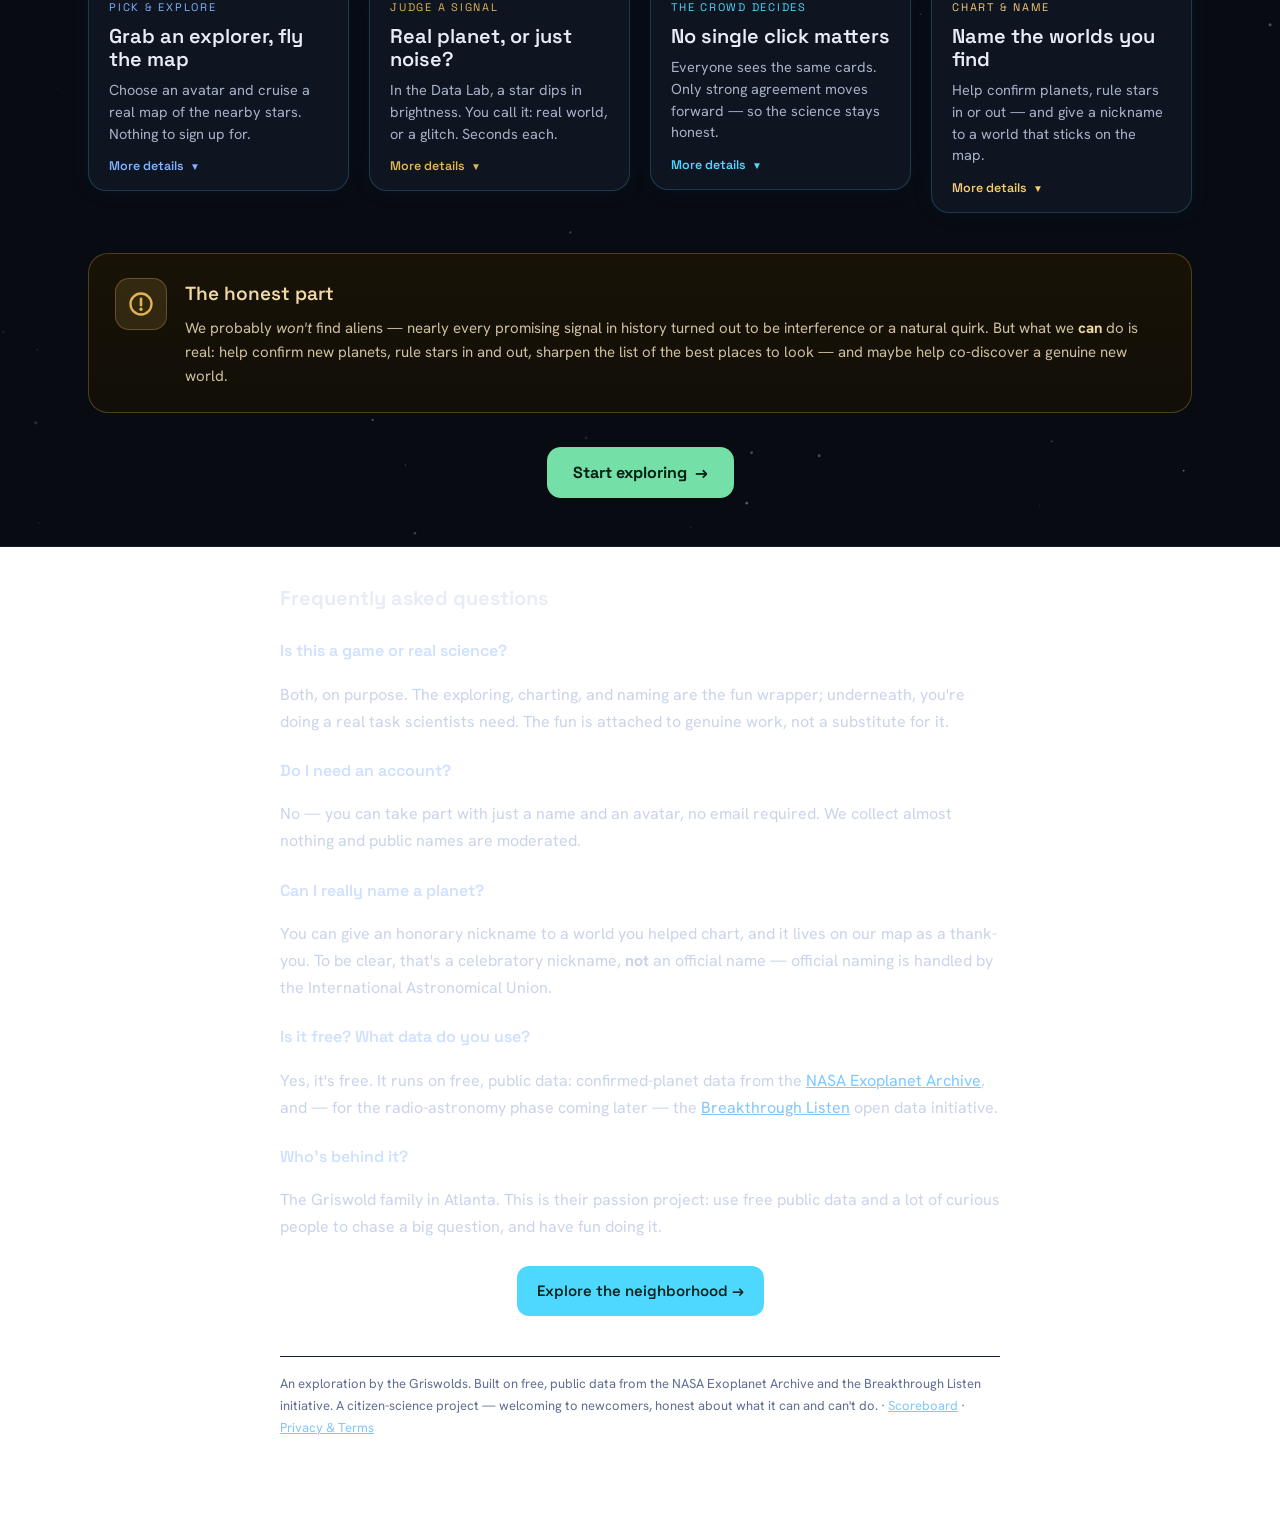
==== commit bd215ef5: "UI fixes: center CTAs, fix icon boxes, add sound + music toggles, Deep Scan close + folded-view expl" ====
--- a/index.html
+++ b/index.html
@@ -30,7 +30,7 @@
   p { color:#c9d3ea; }
   .lede { font-size:18px; color:#e8ecf6; }
   a { color:#7fb2ff; }
-  .cta { display:flex; gap:12px; flex-wrap:wrap; margin:26px 0 6px; }
+  .cta { display:flex; gap:12px; flex-wrap:wrap; justify-content:center; margin:26px 0 6px; }
   .cta a { font-family:"Space Grotesk",sans-serif; font-weight:600; font-size:15px; text-decoration:none; padding:12px 20px; border-radius:12px; }
   .cta .play { background:#4fd8ff; color:#05231b; }
   .cta .index { background:#16203a; color:#dbe4fb; border:1px solid #29365a; }
--- a/theme-mc.css
+++ b/theme-mc.css
@@ -31,7 +31,7 @@
 .nav-brand{ display:inline-flex !important; align-items:center; gap:9px; }
 .nav-brand img.nav-emblem{ height:26px; width:26px; border-radius:6px; display:block; flex:0 0 auto; }
 .nav-links{ display:flex; gap:16px; align-items:center; margin-left:auto; }
-.nav-burger{ display:none; margin-left:auto; background:rgba(20,32,58,.6); border:1px solid rgba(79,216,255,.3); color:#cfe4ff; font-size:16px; line-height:1; padding:7px 11px; border-radius:9px; cursor:pointer; font-family:inherit; }
+.nav-burger{ display:none; flex:0 0 auto; min-width:0; width:auto; margin-left:auto; background:rgba(20,32,58,.6); border:1px solid rgba(79,216,255,.3); color:#cfe4ff; font-size:16px; line-height:1; padding:7px 11px; border-radius:9px; cursor:pointer; font-family:inherit; }
 .nav-burger:hover{ box-shadow:0 0 14px rgba(79,216,255,.22); }
 @media (max-width:760px){
   .nav-burger{ display:block; }
